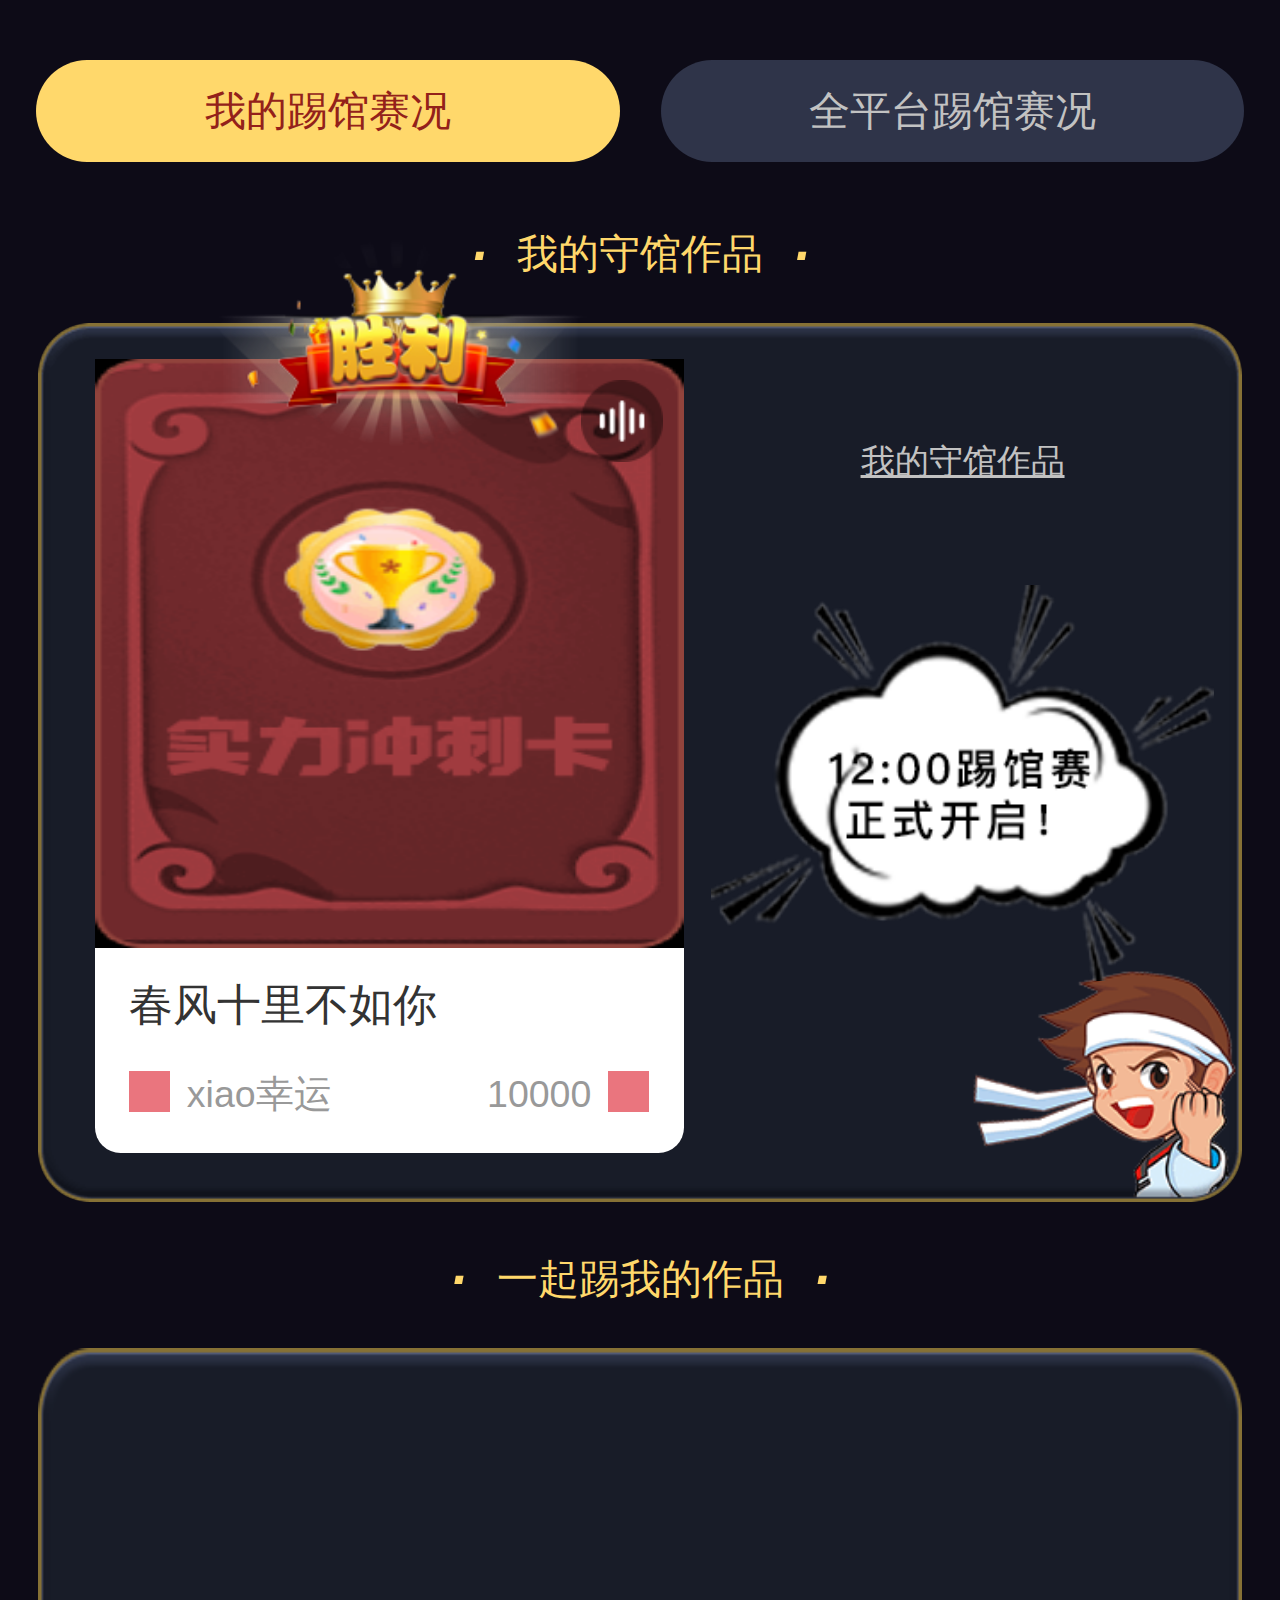
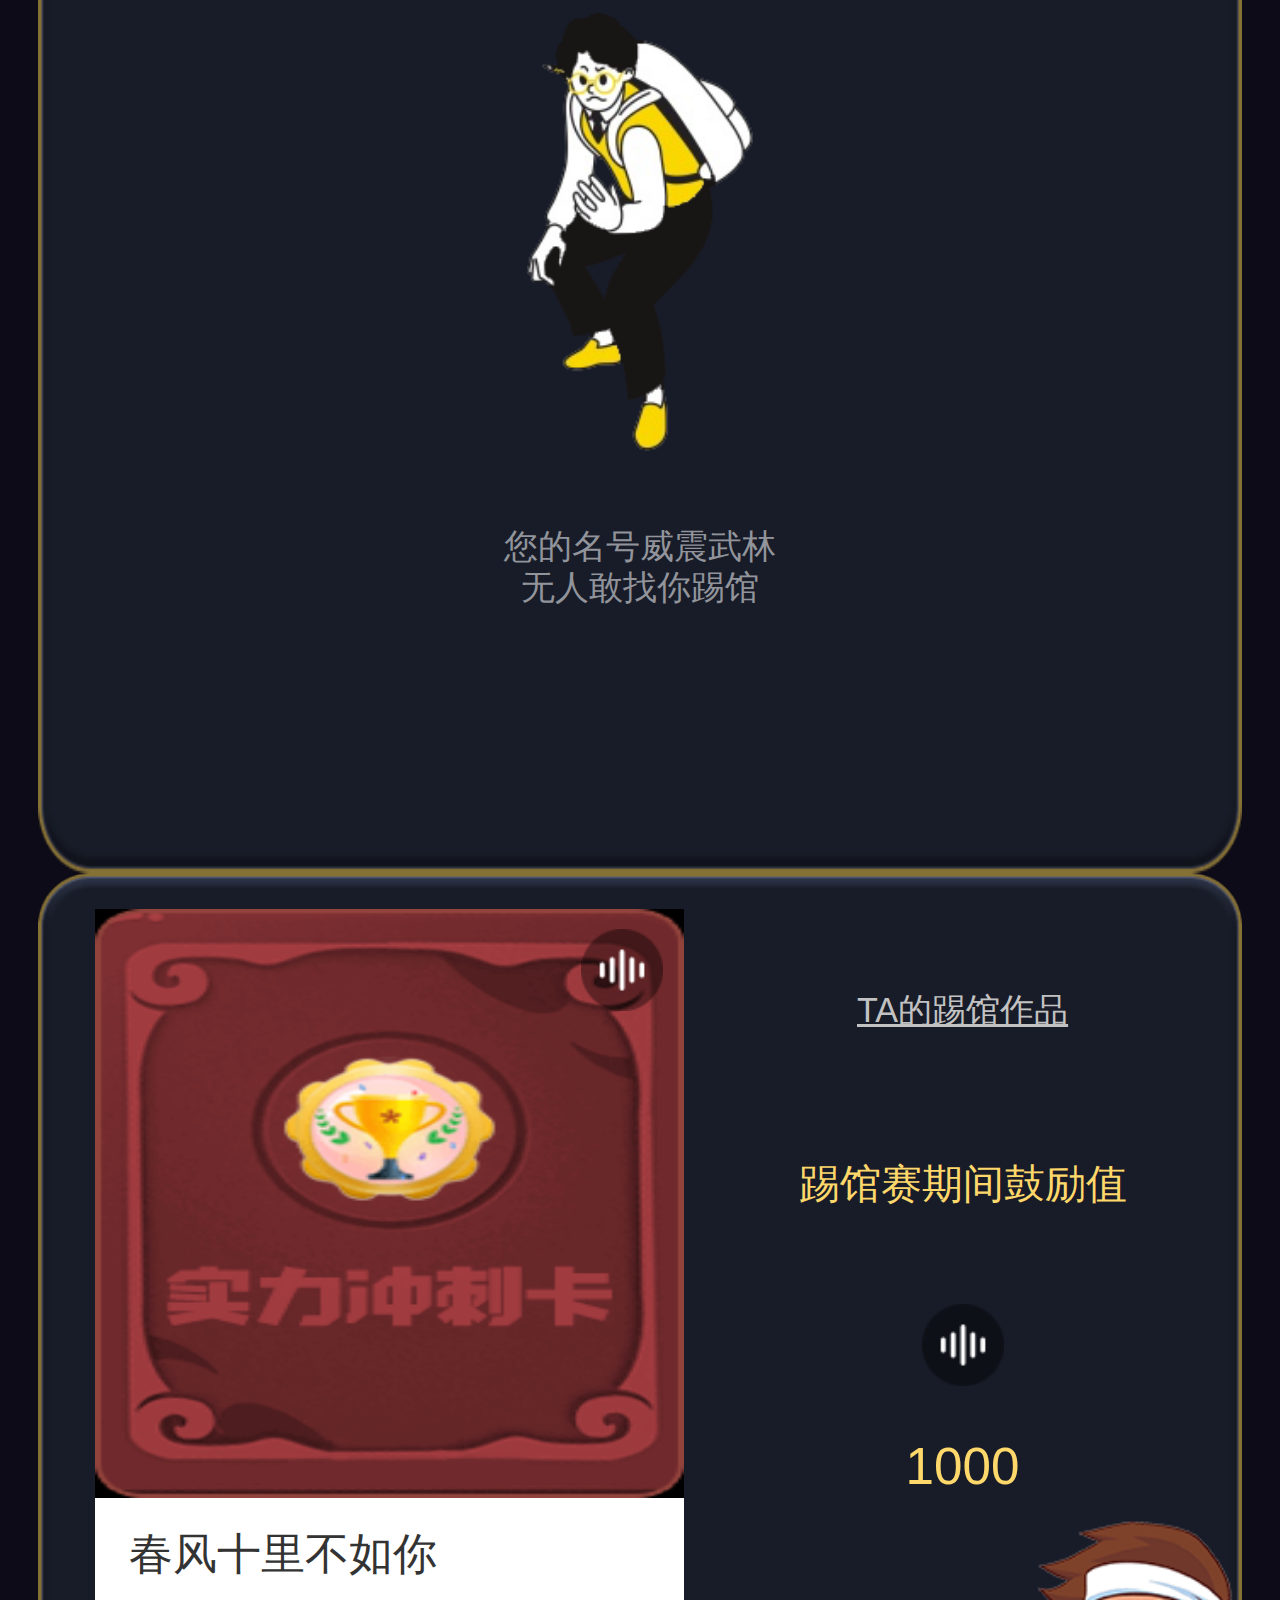
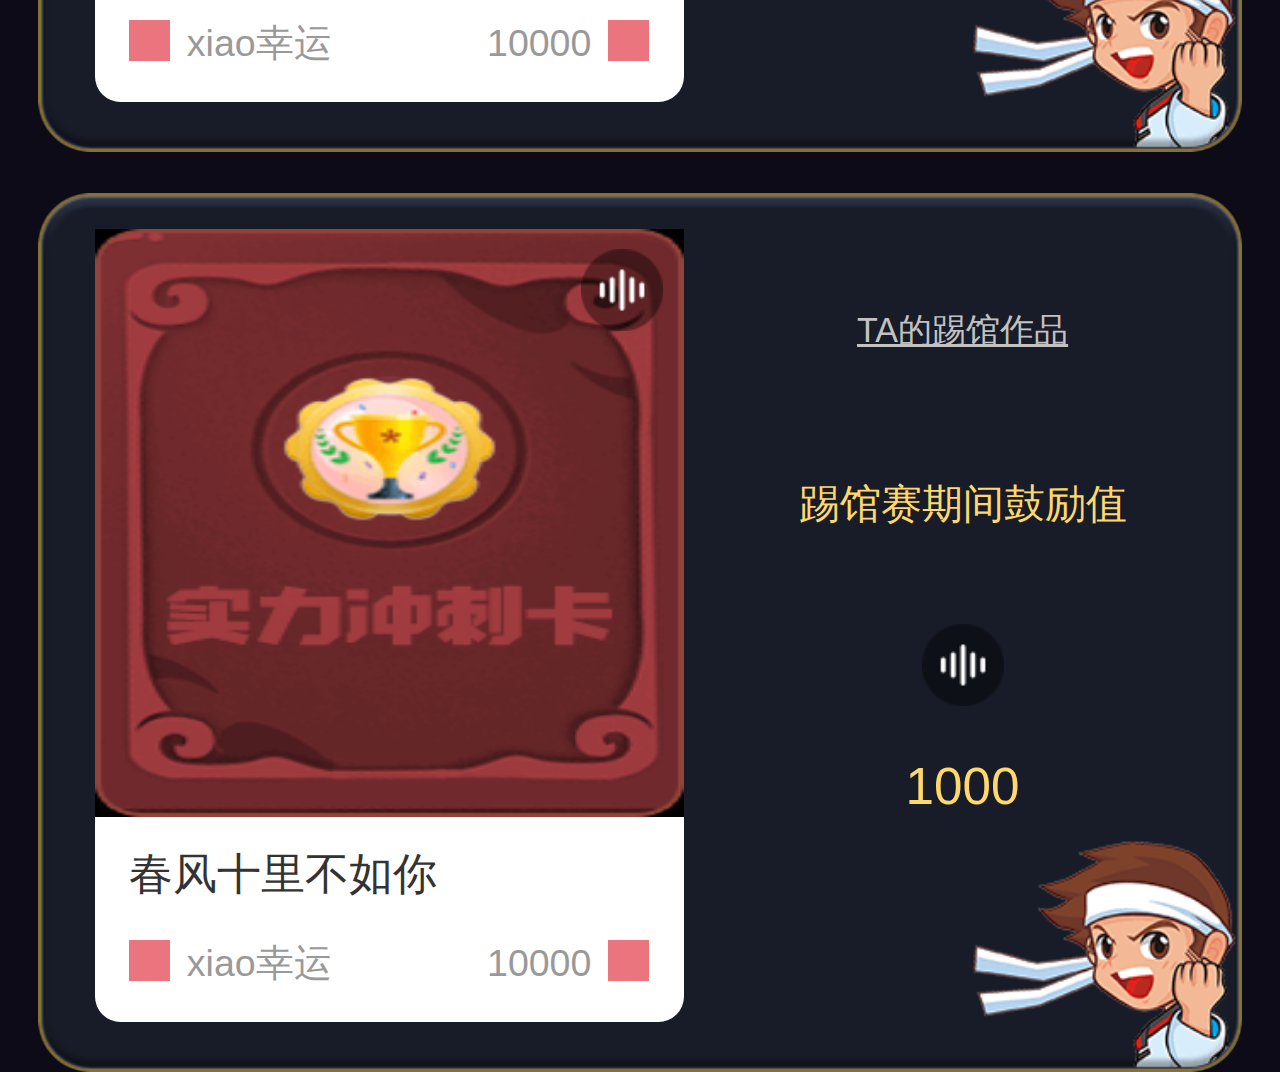
==== app/activity/king/kicking.html @ f1d5f6c8 "我的踢馆" ====
<!DOCTYPE html>
<html lang="en" style="visibility: hidden;">

<head>
    <meta charset="UTF-8">
    <meta content="width=device-width, initial-scale=1.0, maximum-scale=1.0, user-scalable=0" name="viewport">
    <meta content="yes" name="apple-mobile-web-app-capable">
    <meta content="black" name="apple-mobile-web-app-status-bar-style">
    <meta content="telephone=no" name="format-detection">
    <meta name="msapplication-tap-highlight" content="no">
    <meta name="screen-orientation" content="portrait">
    <meta name="x5-orientation" content="portrait">
    <meta http-equiv="X-UA-Compatible" content="ie=edge">
    <title>段子王者踢馆赛</title>
    <script src="../../../res/js/rem.js"></script>
    <link rel="stylesheet" href="../../../res/css/common.css" />
    <link rel="stylesheet" href="../../../res/css/prompt.css" />
    <link rel="stylesheet" href="../../../res/css/swiper-4.2.2.min.css" />
    <link rel="stylesheet" href="./ranking.css" />
</head>

<body style="background: #0d0b17;">

    <div id="page" class="kick">
        <div class="top-btn fontsize24" onclick="showModal('#cklose')">
            <div class="btn" :class="{'active':isMe}" @click="isMe=true">我的踢馆赛况</div>
            <div class="btn" :class="{'active':!isMe}" @click="isMe=false">全平台踢馆赛况</div>
        </div>
        <div class="tab-div" v-show="isMe">
            <div class="kick-box">
                <h6 class="fontsize32"><i>·</i><span class="fontsize24">我的守馆作品</span><i>·</i></h6>
                <ul class="kick-ul">
                    <li v-for="(item, index) in 1" :key="index">
                        <div class="ul-img">
                            <img src="./imgs/img-card1.png" alt="">
                            <i class="audo"></i>
                            <i class="result win"></i>
                            <div class="wd-box">
                                <p class="wd-p1 fontsize26">春风十里不如你</p>
                                <p class="wd-p2 fontsize22"><span><i
                                            class="tx"></i>xiao幸运</span><span>10000<i></i></span>
                                </p>
                            </div>
                        </div>
                        <div class="ul-wd">
                            <p class="kick-p1"><a class="fontsize20" href="">我的守馆作品</a></p>
                            <!-- <p class="kick-p2 fontsize24">踢馆赛期间鼓励值</p>
                            <p class="kick-p3">1000</p> -->
                            <img src="./imgs/img-12d.png" alt="">
                        </div>
                    </li>
                </ul>
            </div>
            <div class="kick-box">
                <h6 class="fontsize32"><i>·</i><span class="fontsize24">一起踢我的作品</span><i>·</i></h6>
                <div class="no-kick">
                    <div>
                        <img src="./imgs/img-nullStatus.png" alt="">
                        <p class="fontsize20">您的名号威震武林<br>无人敢找你踢馆</p>
                    </div>
                </div>
                <ul class="kick-ul">
                    <li v-for="(item, index) in 2" :key="index">
                        <div class="ul-img">
                            <img src="./imgs/img-card1.png" alt="">
                            <i class="audo"></i>
                            <div class="wd-box">
                                <p class="wd-p1 fontsize26">春风十里不如你</p>
                                <p class="wd-p2 fontsize22"><span><i
                                            class="tx"></i>xiao幸运</span><span>10000<i></i></span>
                                </p>
                            </div>
                        </div>
                        <div class="ul-wd">
                            <p class="kick-p1"><a class="fontsize20" href="">TA的踢馆作品</a></p>
                            <p class="kick-p2 fontsize24">踢馆赛期间鼓励值</p>
                            <p class="kick-p3">1000</p>
                        </div>
                    </li>
                </ul>
            </div>
        </div>
        <div class="tab-div" v-show="!isMe">

        </div>
        <div class="modal" id="cklose">
            <div class="modal-kick-box relative">
                <div class="kick-prop">
                    <h3 class="fontsize32">踢馆赛</h3>
                    <p class="fontsize24">很遗憾<br>您未能守馆成功，下次要更努力哦~</p>
                    <img class="status" src="./imgs/icon-comeon.png" alt="" style="width: 9.1rem;margin-top: 1.6rem;">
                    <img class="status" src="./imgs/icon-iknow.png" alt="" style="width: 7.967rem;margin-top: 1.967rem;"
                        onclick="closeModal('#cklose')">
                </div>
            </div>
        </div>
        <div class="modal" id="ckwin">
            <div class="modal-kick-box relative">
                <div class="kick-prop">
                    <h3 class="fontsize32">踢馆赛</h3>
                    <p class="fontsize24">恭喜您，守馆成功！<br>获得“踢馆冲刺卡”一张</p>
                    <img class="status" src="./imgs/icon-kickCrad.png" alt=""
                        style="width: 6.567rem;margin-top: 0.8rem;">
                    <img class="status" src="./imgs/icon-iknow.png" alt="" style="width: 7.967rem;margin-top: 1.1rem;"
                        onclick="closeModal('#ckwin')">
                </div>
            </div>
        </div>
        <div class="modal" id="cknull">
            <div class="modal-kick-box relative">
                <div class="kick-prop">
                    <h3 class="fontsize32">踢馆赛</h3>
                    <p class="fontsize24">威名太盛，无人敢找你踢馆~</p>
                    <img class="status" src="./imgs/icon-comeon.png" alt="" style="width: 9.1rem;margin-top: 2.167rem;">
                    <img class="status" src="./imgs/icon-iknow.png" alt="" style="width: 7.967rem;margin-top: 2.667rem;"
                        onclick="closeModal('#cknull')">
                </div>
            </div>
        </div>
    </div>

    <!-- <script src="../../../res/js/rem.js"></script> -->
    <script src="../../../config/config.js"></script>
    <script src="../../../res/js/jquery-2.1.4.min.js"></script>
    <script src="../../../res/js/vue.min.js"></script>
    <script src="../../../res/js/base64.js"></script>
    <script src="../../../res/js/common.js"></script>
    <script src="kicking.js"></script>
</body>

</html>
---- res/css/common.css ----
*{
    padding:0;
    margin:0;
}
html{
    width: 100%;
}
body{
    font-family:PingFangSC,HiraginoSansGB-W3,Arial,Helvetica,'微软雅黑','黑体';
    -webkit-appearance: none;
    -webkit-user-select: none;
    -webkit-tap-highlight-color: rgba(200,200,200,0);
    background-color: #fff;
}
/*单行溢出*/
.text_ellipsis {
    text-overflow: ellipsis;
    overflow: hidden;
    white-space: nowrap;
    vertical-align: middle;
}
/*多行溢出*/
.line_ellipsis{
    display: -webkit-box;
    -webkit-box-orient: vertical;
    -webkit-line-clamp: 2;
    overflow: hidden;
}
/* 字体大小 */
.fontsize20{
    font-size: 0.667rem;
}
.fontsize24{
    font-size: 0.8rem;
}
.fontsize26{
    font-size: 0.867rem;
}
.fontsize28{
    font-size: 0.933rem;
}
.fontsize30{
    font-size: 1rem;
}
.fontsize32{
    font-size: 1.067rem;
}
.fontsize36 {
    font-size: 1.2rem;
}
.font_weight{
    font-weight: bold;
}
input,button{
    outline: none;
}
.border_bottom1{
    position: relative;
}
.border_bottom1::after{
    content: '';
    position: absolute;
    bottom: 0;
    right: 0;
    left: 0;
    height: 1px;
    -webkit-transform: scaleY(0.5);
    -moz-transform: scaleY(0.5);
    -ms-transform: scaleY(0.5);
    -o-transform: scaleY(0.5);
    transform: scaleY(0.5);
}
.relative{
    position: relative;
}
.loading {
    position: fixed;
    left: 0;
    top: 0;
    right: 0;
    bottom: 0;
    background-image: url('https://cdn.qkvoice.com/wdata/upload/2019/03/5/16/6365040606552677456.gif');
    background-repeat: no-repeat;
    background-position: center;
    background-size:100%;
    background-color: #fff;
    color: #fff;
    text-align: center;
    font-size: 24px;
    z-index: 10000;
}
img{
    vertical-align: middle;
}
a{
    text-decoration: none;
}
.visib_hidden{
    visibility: hidden;
}
.flex_row{
    display: flex;
    flex-direction: row;
    align-items: center;
    justify-content: center;
}
.flex_column{
    display: flex;
    flex-direction: column;
    align-items: center;
    justify-content: center;
}
.color_333{
    color: #333;
}
.color_666{
    color: #666;
}
.color_999{
    color: #999;
}
.color_bbb{
    color: #bbb;
}
---- res/css/prompt.css ----
#prompt{
    position: fixed;
    top:0;
    left: 0;
    right: 0;
    bottom: 0;
    display: none;
    justify-content: center;
    flex-direction: column;
    align-items: center;
    background-color: rgba(0,0,0,0.5);
    z-index: 20000;
}
.modal{
    position: fixed;
    top:0;
    left: 0;
    right: 0;
    bottom: 0;
    z-index: 10;
    background-color: rgba(0,0,0,0.5);
    display: none;
    flex-direction: column;
    align-items: center;
    justify-content: center;
}
.prompt_container{
    width: 19.8rem;
    border-radius: 1rem;
    background-color: #fff;
    text-align: center;
    position: relative;
}
.close{
    font-size: 1.2rem !important;
    color: #999999;
    position: absolute;
    right: 0.667rem;
    top:0.667rem;
    z-index: 11;
}
.prompt_title{
    height: 3.333rem;
    line-height: 3.333rem;
    font-size: 1.2rem;
    position: relative;
}
.prompt_text_left{
    text-align: left;
}
.prompt_title::after{
    content: '';
    position: absolute;
    bottom: 0;
    left: 0;
    right: 0;
    height: 1px;
    background-color: #D9D9D9;
}
.btn_prompt::after{
    content: '';
    position: absolute;
    top: 0;
    left: 0;
    right: 0;
    height: 1px;
    background-color: #D9D9D9;
}
.scaleY::after{
    -webkit-transform: scaleY(0.5);
    -moz-transform: scaleY(0.5);
    -ms-transform: scaleY(0.5);
    -o-transform: scaleY(0.5);
    transform: scaleY(0.5);
}
.scaleX::after{
    -webkit-transform: scaleX(0.5);
    -moz-transform: scaleX(0.5);
    -ms-transform: scaleX(0.5);
    -o-transform: scaleX(0.5);
    transform: scaleX(0.5);
}
.prompt_body{
    height: 6rem;
    display: flex;
    justify-content: center;
    align-items: center;
    padding: 0 1.6rem;
    font-size: 1.067rem;
    color: #333;
}
.btn_prompt,.btn2_prompt{
    position: relative;
    height: 3.333rem;
    display: flex;
    flex-direction: row;
    justify-content: center;
    align-items: center;
}
.btn_prompt1{
    font-size: 1.067rem;
    color: rgba(0,0,0,0.8);
    width: 50%;
    display: inline-block;
    position: relative;
}
.btn_prompt1::after{
    content: '';
    position: absolute;
    right: 0;
    top:0;
    bottom: 0;
    background-color: #d9d9d9;
    width: 1px;
}
.btn_prompt2{
    color: #FC760C;
    font-size: 1.067rem;
    width: 50%;
    display: inline-block;
    cursor: pointer;
}
.btn_prompt3{
    width: 16.667rem;
    height: 2.667rem;
    border: 0;
    border-radius: 3.333rem;
    font-size: 1.067rem;
    color: #000;
    margin-bottom: 1rem;
    background-color: #FFD600;
}

#alert{
    position: fixed;
    top:0;
    left: 0;
    right: 0;
    bottom: 0;
    display: none;
    background-color: rgba(0,0,0,0.2);
    flex-direction: column;
    justify-content: center;
    text-align: center;
    z-index: 1000000000;
    cursor: pointer;
}
.alert_content{
    width: 16rem;
    padding: 1rem;
    background: rgba(0,0,0,0.6);
    color: #fff;
    border-radius: 0.4rem;
    font-size: 1.067rem;
    margin: 0 auto;
}
---- app/activity/king/ranking.css ----
/* page样式 */
img {
    width: 100%;
}

.fontsize16 {
    font-size: 0.533rem;
}

.fontsize18 {
    font-size: 0.6rem;
}

.fontsize22 {
    font-size: 0.733rem;
}

html,
body {
    min-height: 100%;
    overflow-x: hidden;
}

/* 我的踢馆赛 */
.kick .top-btn {
    display: flex;
    padding: 1.167rem 0.7rem 0.3rem 0.7rem;
    text-align: center;
    justify-content: space-between;
}

.kick .top-btn .btn {
    width: 11.4rem;
    height: 2rem;
    line-height: 2rem;
    background: rgba(47, 52, 73, 1);
    border-radius: 1rem;
    color: #C2C2C2;
}

.kick .top-btn .btn.active {
    background: rgba(255, 216, 107, 1);
    color: #93211A;
}

.kick-box {
    padding: 0 0.75rem;
}

.kick-box h6 {
    text-align: center;
    color: #FFD86B;
    padding: 0.8rem 0;
}

.kick-box h6 span {
    margin: 0 0.567rem;
    font-weight: 400;
}

.kick-box h6 i {
    position: relative;
    top: 0.1rem;
}

.kick-ul li {
    height: 17.167rem;
    background: url('./imgs/bg-kick.png') no-repeat center/100% 100%;
    border-radius: 1rem;
    padding: 0.7rem 0 0.967rem 1.1rem;
    display: flex;
    box-sizing: border-box;
}

.kick-ul li+li {
    margin-top: 0.8rem;
}

.kick-ul .ul-img {
    width: 11.5rem;
    background: #fff;
    border-radius: 0.5rem;
    /* overflow-x: hidden; */
    position: relative;
}

.kick-ul .ul-img img {
    display: block;
    background: #000;
    height: 11.5rem;
}

.kick-ul .ul-img .audo {
    display: block;
    width: 1.6rem;
    height: 1.6rem;
    background: url('./imgs/icon-audio.png') no-repeat center/cover;
    position: absolute;
    top: 0.4rem;
    right: 0.4rem;
}

.kick-ul .ul-img .result {
    width: 8.7rem;
    height: 4.2rem;
    position: absolute;
    top: -2.4rem;
    left: 50%;
    transform: translateX(-50%);
    background: url('./imgs/icon-win.png') no-repeat center/cover;
}

.kick-ul .ul-img .result.lose {
    background-image: url('./imgs/icon-lose.png');
}

.kick-ul .ul-img .wd-box {
    padding: 0.6rem 0.667rem;
}

.kick-ul .ul-img .wd-box .wd-p1 {
    color: #333;
    line-height: 1rem;
}

.kick-ul .ul-img .wd-box .wd-p2 {
    color: #999;
    margin-top: 0.7rem;
    display: flex;
    justify-content: space-between;
}

.kick-ul .ul-img .wd-box .wd-p2 i {
    display: inline-block;
    width: 0.8rem;
    height: 0.8rem;
    background: #EA757E;
    position: relative;
    top: 0.1rem;
    margin-left: 0.333rem;
}

.kick-ul .ul-img .wd-box .wd-p2 i.tx {
    margin-left: 0;
    margin-right: 0.333rem;
}

.kick-ul .ul-wd {
    text-align: center;
    flex: 1;
    overflow: hidden;
}

.kick-ul .ul-wd .kick-p1 {
    padding-top: 1.3rem;
    color: #C2C2C2;
}

.kick-ul .ul-wd .kick-p1 a {
    color: #C2C2C2;
    text-decoration: underline;
}

.kick-ul .ul-wd .kick-p2 {
    margin-top: 2.4rem;
    color: #FFD86B;
}

.kick-ul .ul-wd .kick-p3 {
    margin-top: 1.8rem;
    color: #FFD86B;
    padding-top: 2.6rem;
    background: url('./imgs/icon-audio.png') no-repeat center top/1.6rem;
}

.kick-ul .ul-wd img {
    margin: auto;
    margin-top: 1.967rem;
    width: 90%;
    display: block;
}

.no-kick {
    height: 21.967rem;
    background: url('./imgs/bg-kick-null.png') no-repeat center/100% 100%;
    display: flex;
    align-items: center;
}

.no-kick div {
    width: 100%;
}

.no-kick img {
    width: 4.433rem;
    display: block;
    margin: auto;
}

.no-kick p {
    text-align: center;
    color: #92949B;
    line-height: 0.8rem;
    margin-top: 1.467rem;
}

.modal-kick-box {
    width: 19.8rem;
    height: 25.267rem;
    background: url('./imgs/bg-kick-prop.png') no-repeat center/100% 100%;
}

.kick-prop {
    padding-top: 4.8rem;
    text-align: center;
}

.kick-prop h3 {
    color: #FFFFFF;
    margin-top: 1.2rem;
    line-height: 1.067rem;
}

.kick-prop p {
    line-height: 1.2rem;
    color: #fff;
    opacity: 0.5;
    margin-top: 1.067rem;
    letter-spacing: 0.15rem
}

.kick-prop .status {
    display: block;
    margin: auto;
    cursor: pointer;
}

.kick-prop .iknow {
    display: block;
    margin: auto;

}
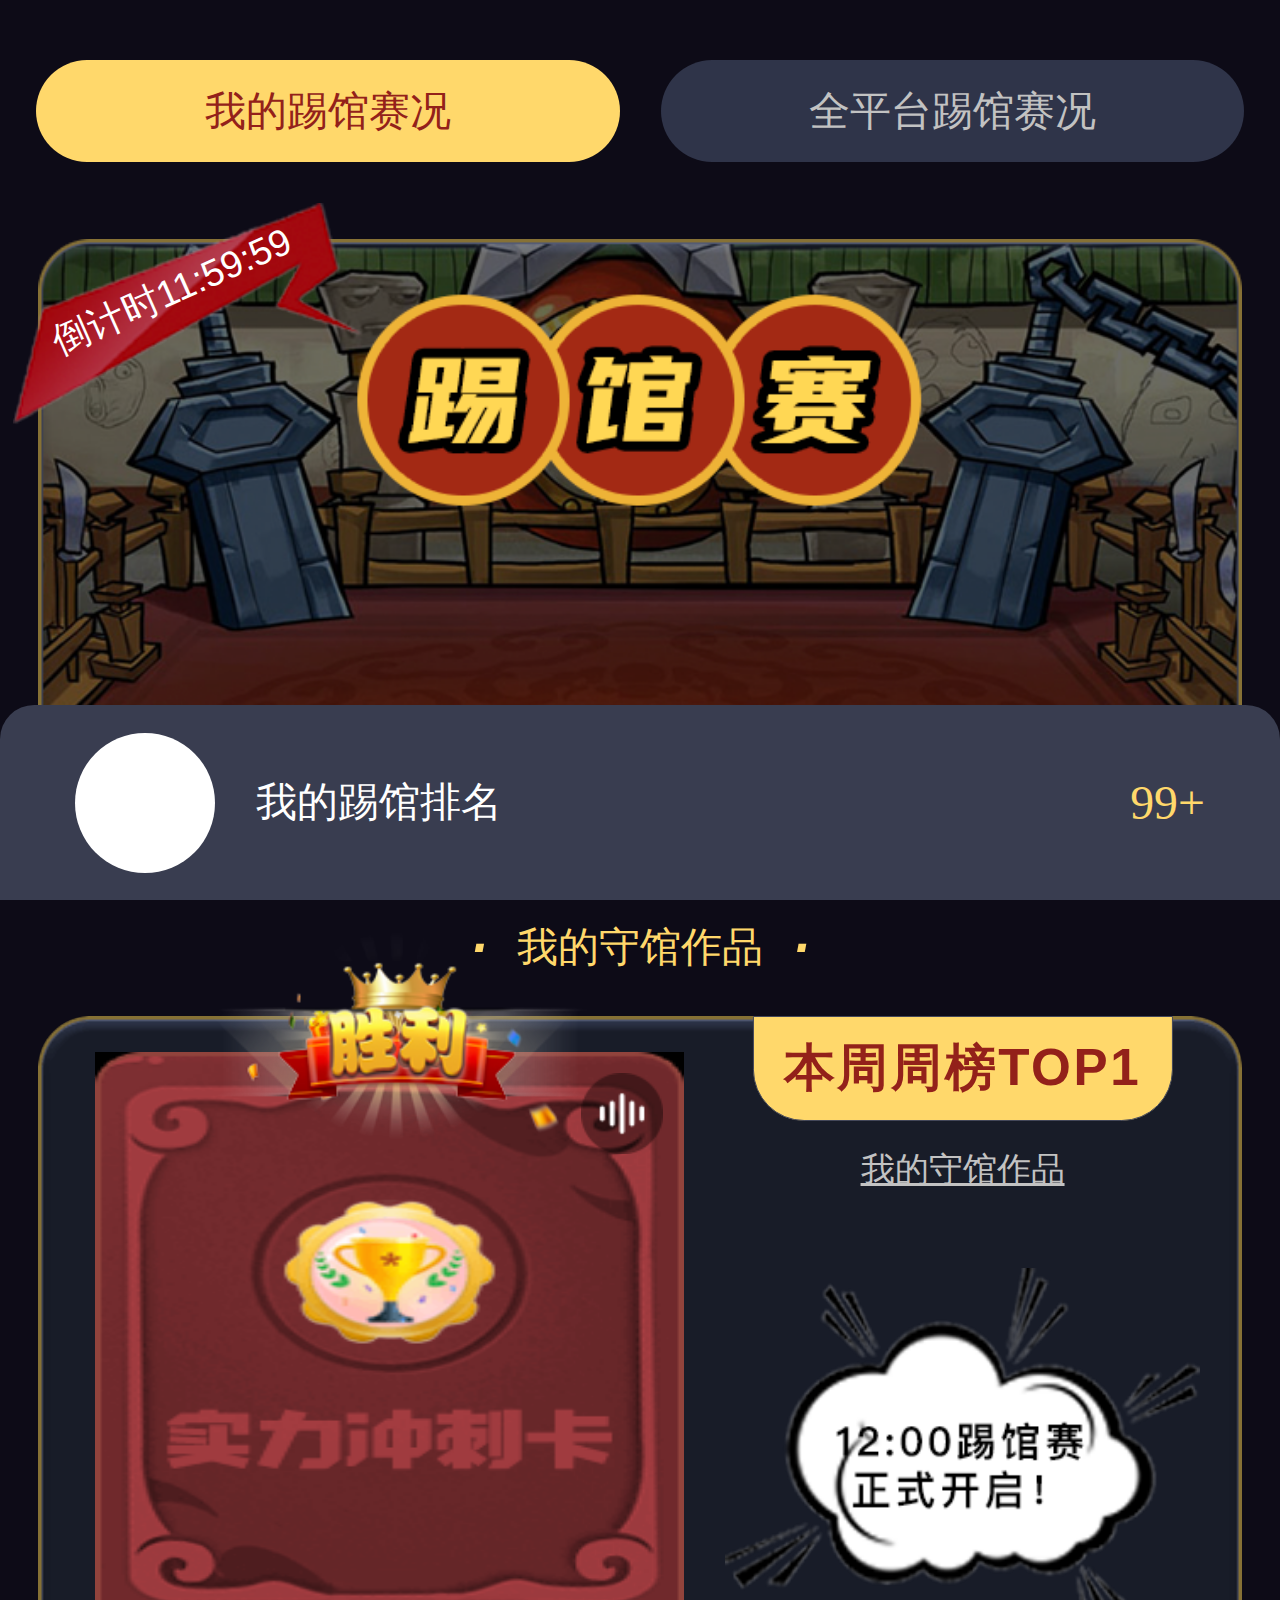
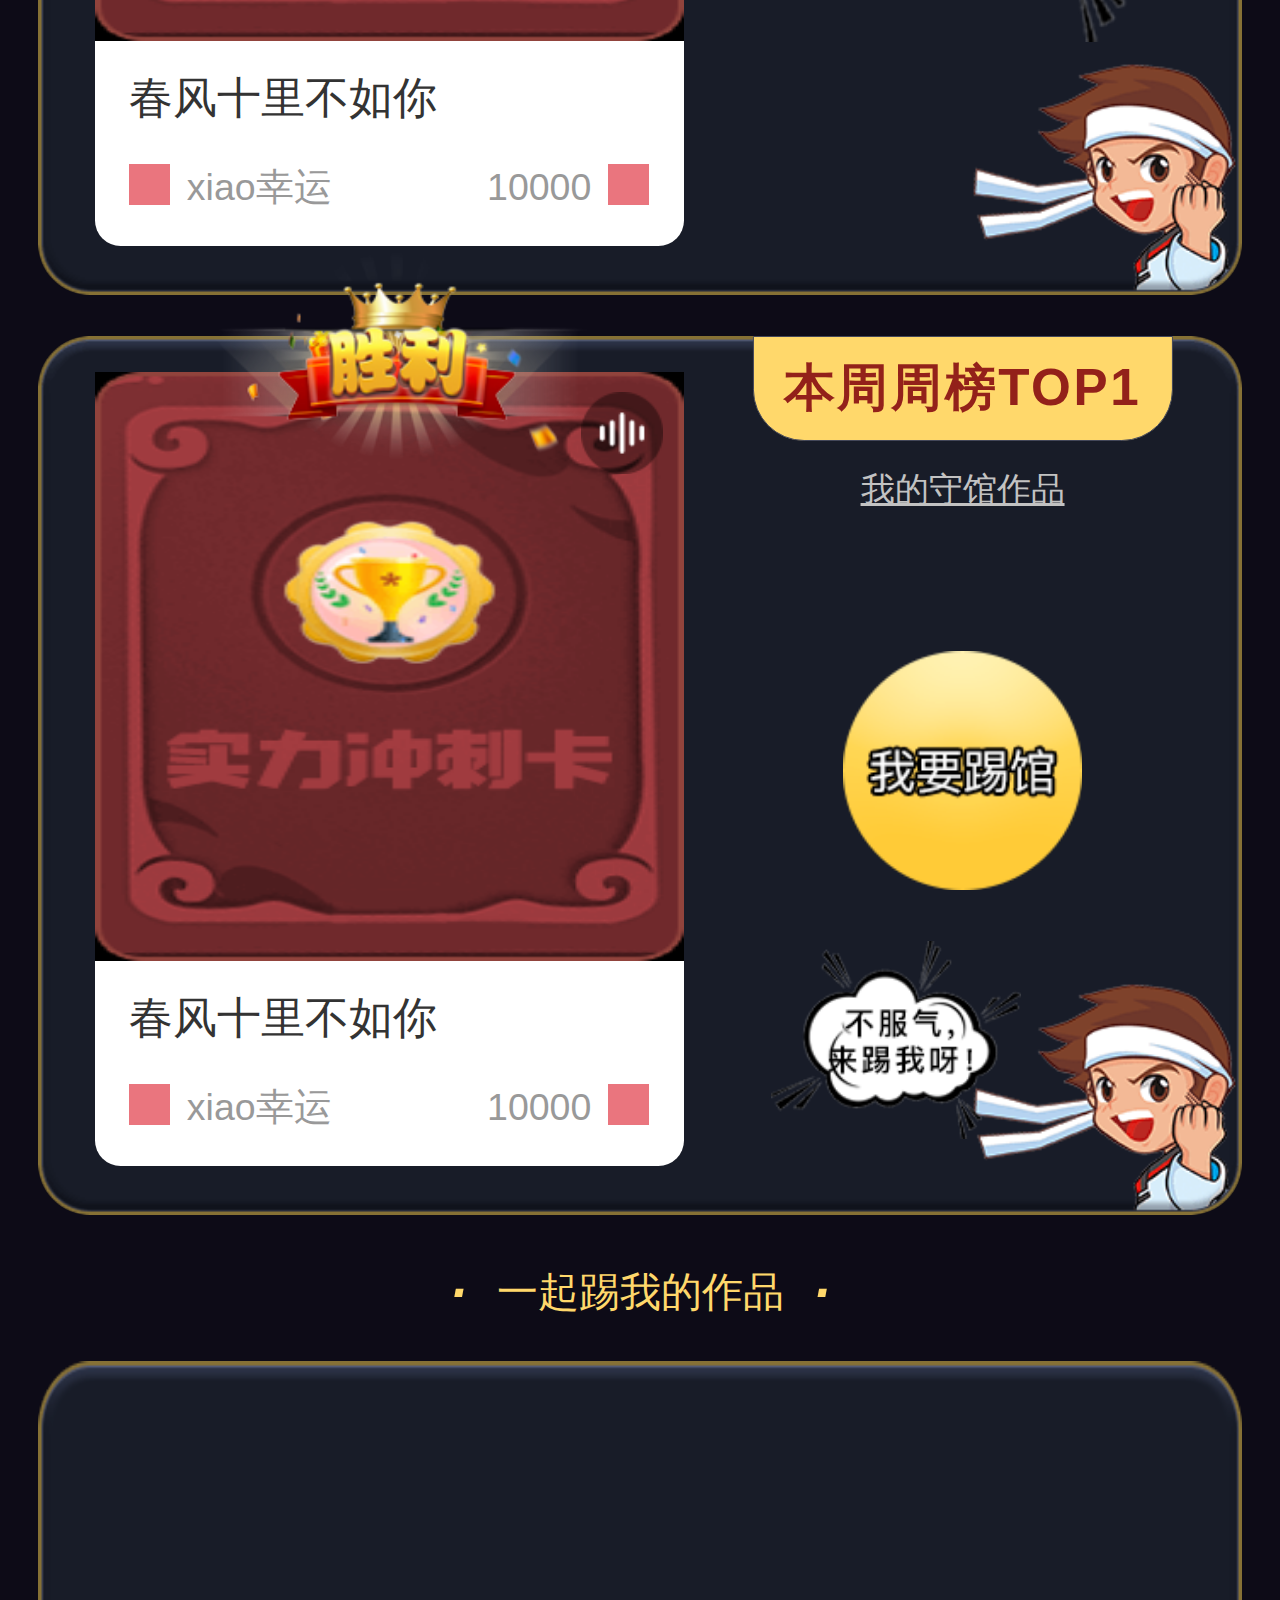
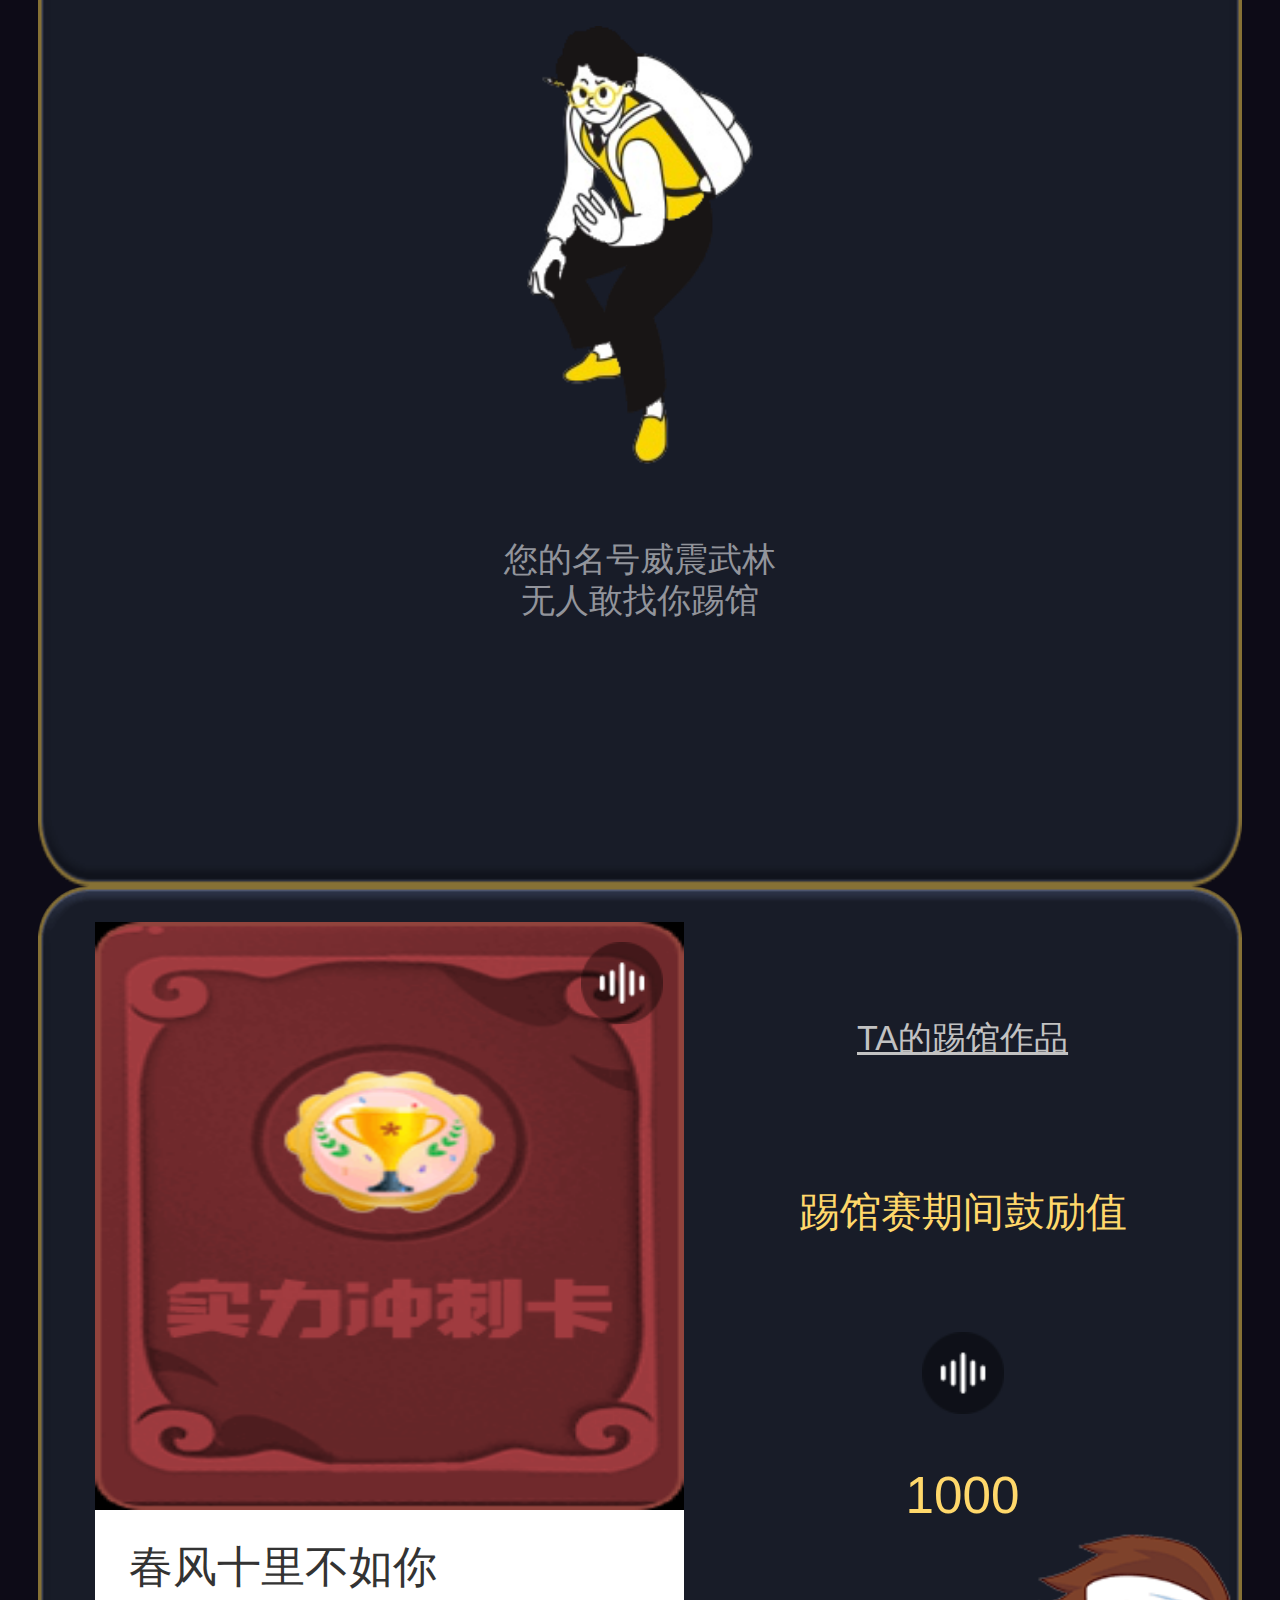
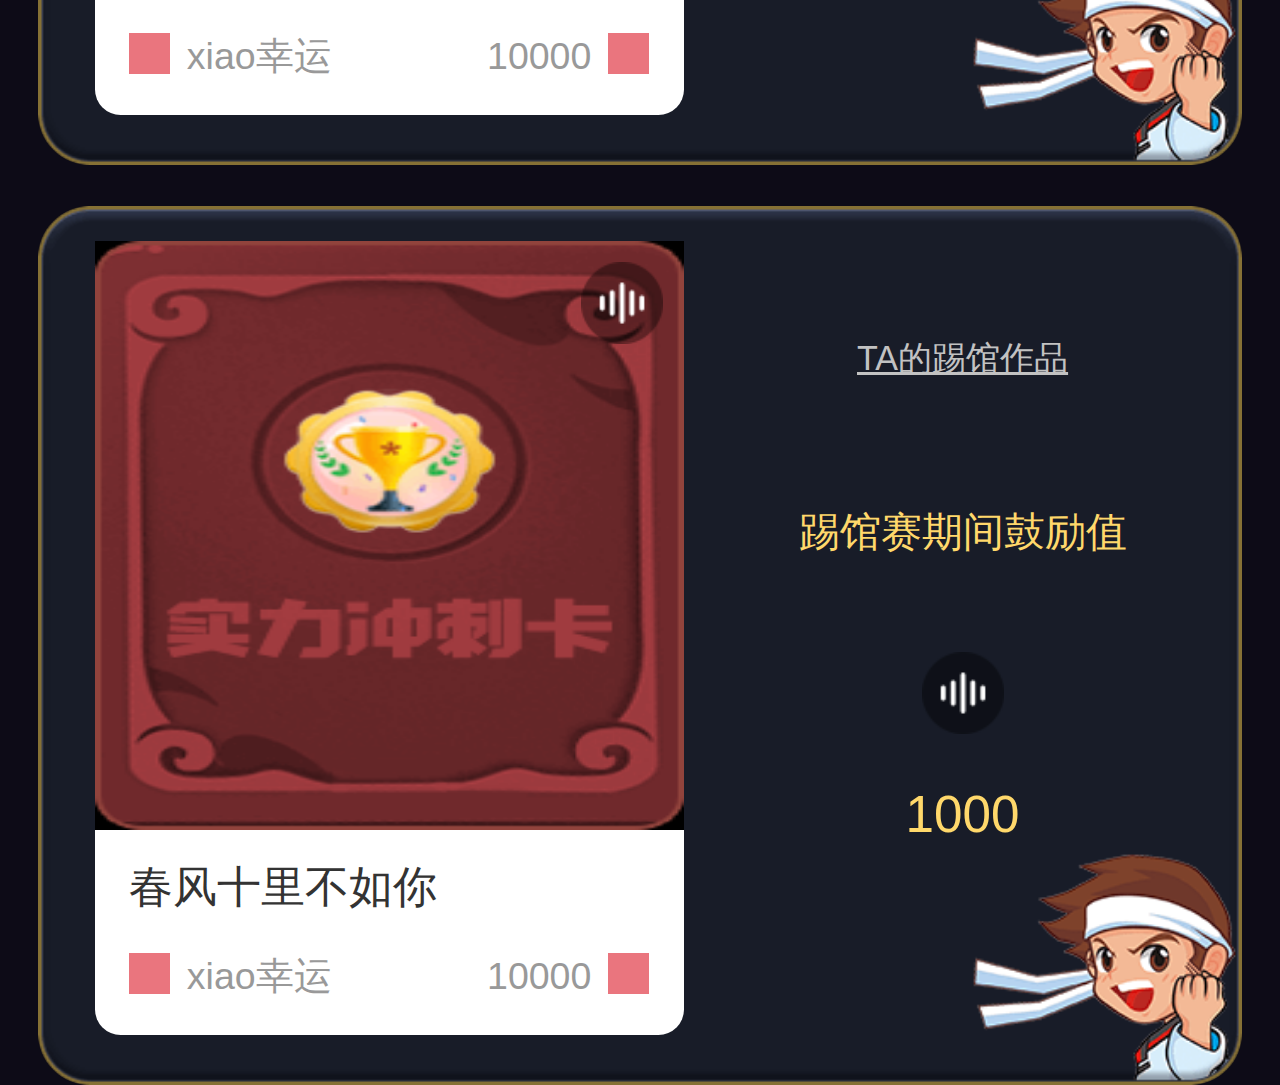
==== commit f7c398bb: "全平台踢馆赛及状态" ====
--- a/app/activity/king/kicking.html
+++ b/app/activity/king/kicking.html
@@ -22,11 +22,16 @@
 <body style="background: #0d0b17;">
 
     <div id="page" class="kick">
-        <div class="top-btn fontsize24" onclick="showModal('#cklose')">
+        <div class="top-btn fontsize24">
             <div class="btn" :class="{'active':isMe}" @click="isMe=true">我的踢馆赛况</div>
             <div class="btn" :class="{'active':!isMe}" @click="isMe=false">全平台踢馆赛况</div>
         </div>
         <div class="tab-div" v-show="isMe">
+            <div class="kick-banner">
+                <div class="count-down-box">
+                    <p class="count-down fontsize22">倒计时11:59:59</p>
+                </div>
+            </div>
             <div class="kick-box">
                 <h6 class="fontsize32"><i>·</i><span class="fontsize24">我的守馆作品</span><i>·</i></h6>
                 <ul class="kick-ul">
@@ -43,10 +48,32 @@
                             </div>
                         </div>
                         <div class="ul-wd">
+                            <i class="rank-num">本周周榜TOP1</i>
                             <p class="kick-p1"><a class="fontsize20" href="">我的守馆作品</a></p>
                             <!-- <p class="kick-p2 fontsize24">踢馆赛期间鼓励值</p>
                             <p class="kick-p3">1000</p> -->
-                            <img src="./imgs/img-12d.png" alt="">
+                            <img class="well-begin" src="./imgs/img-12d.png" alt="">
+                        </div>
+                    </li>
+                    <li v-for="(item, index) in 1" :key="index">
+                        <div class="ul-img">
+                            <img src="./imgs/img-card1.png" alt="">
+                            <i class="audo"></i>
+                            <i class="result win"></i>
+                            <div class="wd-box">
+                                <p class="wd-p1 fontsize26">春风十里不如你</p>
+                                <p class="wd-p2 fontsize22"><span><i
+                                            class="tx"></i>xiao幸运</span><span>10000<i></i></span>
+                                </p>
+                            </div>
+                        </div>
+                        <div class="ul-wd">
+                            <i class="rank-num">本周周榜TOP1</i>
+                            <p class="kick-p1"><a class="fontsize20" href="">我的守馆作品</a></p>
+                            <!-- <p class="kick-p2 fontsize24">踢馆赛期间鼓励值</p>
+                                <p class="kick-p3">1000</p> -->
+                            <img class="well-tg" src="./imgs/icon-tg.png" alt="">
+                            <img class="well-tempt" src="./imgs/icon-tempt.png" alt="">
                         </div>
                     </li>
                 </ul>
@@ -81,7 +108,56 @@
             </div>
         </div>
         <div class="tab-div" v-show="!isMe">
-
+            <div class="not-begin" v-show="false">
+                <div>
+                    <img src="./imgs/img-nullStatus.png" alt="">
+                    <p class="fontsize20">12:00<br>踢馆赛正式开赛<br>敬请期待！</p>
+                </div>
+            </div>
+
+            <div class="kick-box">
+                <h6 class="fontsize32"><i>·</i><span class="fontsize24">100人正在参与</span><i>·</i></h6>
+                <ul class="vs-ul">
+                    <li v-for="(item, index) in 2" :key="index">
+                        <i class="icon-vs"></i>
+                        <i class="icon-top"></i>
+                        <div class="vs-sg-box">
+                            <p class="gl-tip fontsize18">踢馆作品</p>
+                            <div class="ul-img">
+                                <img src="./imgs/img-card1.png" alt="">
+                                <i class="audo"></i>
+                                <div class="wd-box">
+                                    <p class="wd-p1 fontsize26">春风十里不如你</p>
+                                    <p class="wd-p2 fontsize22"><span><i
+                                                class="tx"></i>xiao幸运</span><span>10000<i></i></span>
+                                    </p>
+                                </div>
+                            </div>
+                            <p class="gl-tip fontsize18">踢馆赛期间鼓励值</p>
+                            <p class="glz fontsize24"><span>100</span></p>
+                        </div>
+                        <div class="vs-sg-box">
+                            <p class="gl-tip fontsize18">踢馆作品</p>
+                            <div class="ul-img">
+                                <img src="./imgs/img-card1.png" alt="">
+                                <i class="audo"></i>
+                                <div class="wd-box">
+                                    <p class="wd-p1 fontsize26">春风十里不如你</p>
+                                    <p class="wd-p2 fontsize22"><span><i
+                                                class="tx"></i>xiao幸运</span><span>10000<i></i></span>
+                                    </p>
+                                </div>
+                            </div>
+                            <p class="gl-tip fontsize18">踢馆赛期间鼓励值</p>
+                            <p class="glz fontsize24"><span>100</span></p>
+                        </div>
+                    </li>
+                </ul>
+            </div>
+        </div>
+        <div class="my-rank" v-show="isMe">
+            <div class="head fontsize24"><i></i>我的踢馆排名</div>
+            <div class="rank fontsize28">99+</div>
         </div>
         <div class="modal" id="cklose">
             <div class="modal-kick-box relative">
--- a/app/activity/king/ranking.css
+++ b/app/activity/king/ranking.css
@@ -43,6 +43,33 @@
     color: #93211A;
 }
 
+.kick-banner {
+    width: 23.5rem;
+    height: 12.333rem;
+    margin: auto;
+    background: url('./imgs/img-kick-banner.png') no-repeat center/100% 100%;
+    margin-top: 1.2rem;
+    position: relative;
+}
+
+.kick-banner .count-down-box {
+    width: 6.833rem;
+    height: 4.333rem;
+    background: url('./imgs/icon-countTime.png') no-repeat center/100% 100%;
+    position: absolute;
+    top: -0.7rem;
+    left: -0.5rem;
+}
+
+.kick-banner .count-down {
+    color: #fff;
+    text-align: center;
+    transform: rotate(-24deg);
+    position: relative;
+    top: 1.25rem;
+    left: -0.3rem;
+}
+
 .kick-box {
     padding: 0 0.75rem;
 }
@@ -148,11 +175,30 @@
 .kick-ul .ul-wd {
     text-align: center;
     flex: 1;
-    overflow: hidden;
+    /* overflow: hidden; */
+    position: relative;
+}
+
+.kick-ul .ul-wd .rank-num {
+    position: absolute;
+    top: -0.7rem;
+    left: 50%;
+    transform: translateX(-50%);
+    width: 8.167rem;
+    height: 2rem;
+    border-radius: 0 0 1rem 1rem;
+    background: rgba(255, 216, 107, 1);
+    border: 1px solid rgba(67, 71, 89, 1);
+    font-weight: 600;
+    color: #93211A;
+    text-align: center;
+    line-height: 2rem;
+    letter-spacing: 0.05rem;
+    font-style: normal;
 }
 
 .kick-ul .ul-wd .kick-p1 {
-    padding-top: 1.3rem;
+    padding-top: 1.6rem;
     color: #C2C2C2;
 }
 
@@ -173,10 +219,24 @@
     background: url('./imgs/icon-audio.png') no-repeat center top/1.6rem;
 }
 
-.kick-ul .ul-wd img {
-    margin: auto;
-    margin-top: 1.967rem;
-    width: 90%;
+.kick-ul .ul-wd .well-begin {
+    margin: auto;
+    margin-top: 1.467rem;
+    width: 85%;
+    display: block;
+}
+
+.kick-ul .ul-wd .well-tg {
+    margin: auto;
+    margin-top: 2.7rem;
+    width: 4.67rem;
+    display: block;
+}
+
+.kick-ul .ul-wd .well-tempt {
+    margin-left: 1.7rem;
+    margin-top: 1rem;
+    width: 4.9rem;
     display: block;
 }
 
@@ -239,4 +299,212 @@
     display: block;
     margin: auto;
 
+}
+
+
+.not-begin {
+    width: 23.5rem;
+    height: calc(100vh - 6rem);
+    margin: auto;
+    margin-top: 1.1rem;
+    /* background: url('./imgs/bg-kick-null.png') no-repeat center/100% 100%; */
+    background: rgba(25, 28, 39, 1);
+    border: 1px solid rgba(255, 216, 107, 0.5);
+    border-radius: 1rem;
+    display: flex;
+    align-items: center;
+}
+
+.not-begin div {
+    width: 100%;
+}
+
+.not-begin img {
+    width: 4.433rem;
+    display: block;
+    margin: auto;
+}
+
+.not-begin p {
+    text-align: center;
+    color: #92949B;
+    line-height: 1rem;
+    margin-top: 1.467rem;
+}
+
+.vs-ul li {
+    /* height: 17.167rem; */
+    background: rgba(25, 28, 39, 1);
+    border: 1px solid rgba(255, 216, 107, 0.5);
+    border-radius: 1rem;
+    padding: 0;
+    box-sizing: border-box;
+    display: flex;
+    justify-content: space-between;
+    padding: 0 0.667rem;
+    position: relative;
+}
+
+.vs-ul li+li {
+    margin-top: 0.8rem;
+}
+
+.vs-ul .vs-sg-box {
+    width: 10rem;
+}
+
+.vs-ul .vs-sg-box h4 {
+    text-align: center;
+    font-weight: 400;
+    color: #C2C2C2;
+    line-height: 0.6rem;
+    padding: 0.6rem 0;
+}
+
+.vs-ul .vs-sg-box .gl-tip {
+    text-align: center;
+    font-weight: 400;
+    color: #C2C2C2;
+    line-height: 0.6rem;
+    padding: 0.6rem 0;
+}
+
+.vs-ul .vs-sg-box .glz {
+    text-align: center;
+    padding: 0.2rem 0 0.8rem;
+}
+
+.vs-ul .vs-sg-box .glz span {
+    display: inline-block;
+    padding-left: 1.5rem;
+    height: 1.2rem;
+    line-height: 1.2rem;
+    color: #FFD86B;
+    font-family: HYZhuZiSuDaHei;
+    background: no-repeat center left/1.2rem 1.2rem;
+}
+
+.vs-ul .icon-top {
+    position: absolute;
+    width: 5.267rem;
+    height: 3.067rem;
+    background: url('./imgs/icon-top.png') no-repeat center/100% 100%;
+    left: 0.667rem;
+    top: 1.8rem;
+    z-index: 10;
+}
+
+.vs-ul .icon-vs {
+    position: absolute;
+    width: 5.8rem;
+    height: 11.5rem;
+    background: url('./imgs/icon-vs.png') no-repeat center/100% 100%;
+    left: 50%;
+    transform: translateX(-50%);
+    top: 1.8rem;
+    z-index: 10;
+}
+
+.vs-ul .ul-img {
+    width: 100%;
+    background: #fff;
+    border-radius: 0.5rem;
+    /* overflow-x: hidden; */
+    position: relative;
+}
+
+.vs-ul .ul-img img {
+    display: block;
+    background: #000;
+    height: 11.5rem;
+}
+
+.vs-ul .ul-img .audo {
+    display: block;
+    width: 1.6rem;
+    height: 1.6rem;
+    background: url('./imgs/icon-audio.png') no-repeat center/cover;
+    position: absolute;
+    top: 0.4rem;
+    right: 0.4rem;
+}
+
+.vs-ul .ul-img .result {
+    width: 8.7rem;
+    height: 4.2rem;
+    position: absolute;
+    top: -2.4rem;
+    left: 50%;
+    transform: translateX(-50%);
+    background: url('./imgs/icon-win.png') no-repeat center/cover;
+}
+
+.vs-ul .ul-img .result.lose {
+    background-image: url('./imgs/icon-lose.png');
+}
+
+.vs-ul .ul-img .wd-box {
+    padding: 0.6rem 0.667rem;
+}
+
+.vs-ul .ul-img .wd-box .wd-p1 {
+    color: #333;
+    line-height: 1rem;
+}
+
+.vs-ul .ul-img .wd-box .wd-p2 {
+    color: #999;
+    margin-top: 0.7rem;
+    display: flex;
+    justify-content: space-between;
+}
+
+.vs-ul .ul-img .wd-box .wd-p2 i {
+    display: inline-block;
+    width: 0.8rem;
+    height: 0.8rem;
+    background: #EA757E;
+    position: relative;
+    top: 0.1rem;
+    margin-left: 0.333rem;
+}
+
+.vs-ul .ul-img .wd-box .wd-p2 i.tx {
+    margin-left: 0;
+    margin-right: 0.333rem;
+}
+
+.my-rank {
+    /* width: 100%; */
+    height: 3.8rem;
+    background: rgba(57, 61, 80, 1);
+    border-radius: 0.667rem 0.667rem 0 0;
+    position: fixed;
+    bottom: 0;
+    left: 0;
+    right: 0;
+    padding: 0 1.467rem;
+    display: flex;
+    align-items: center;
+    justify-content: space-between;
+}
+
+.my-rank .head {
+    color: #fff;
+    line-height: 2.733rem;
+}
+
+.my-rank .head i {
+    display: block;
+    width: 2.733rem;
+    height: 2.733rem;
+    border-radius: 2rem;
+    background: #fff;
+    float: left;
+    margin-right: 0.8rem;
+}
+
+.my-rank .rank {
+    font-family: HYZhuZiSuDaHei;
+    color: #FFD86B;
 }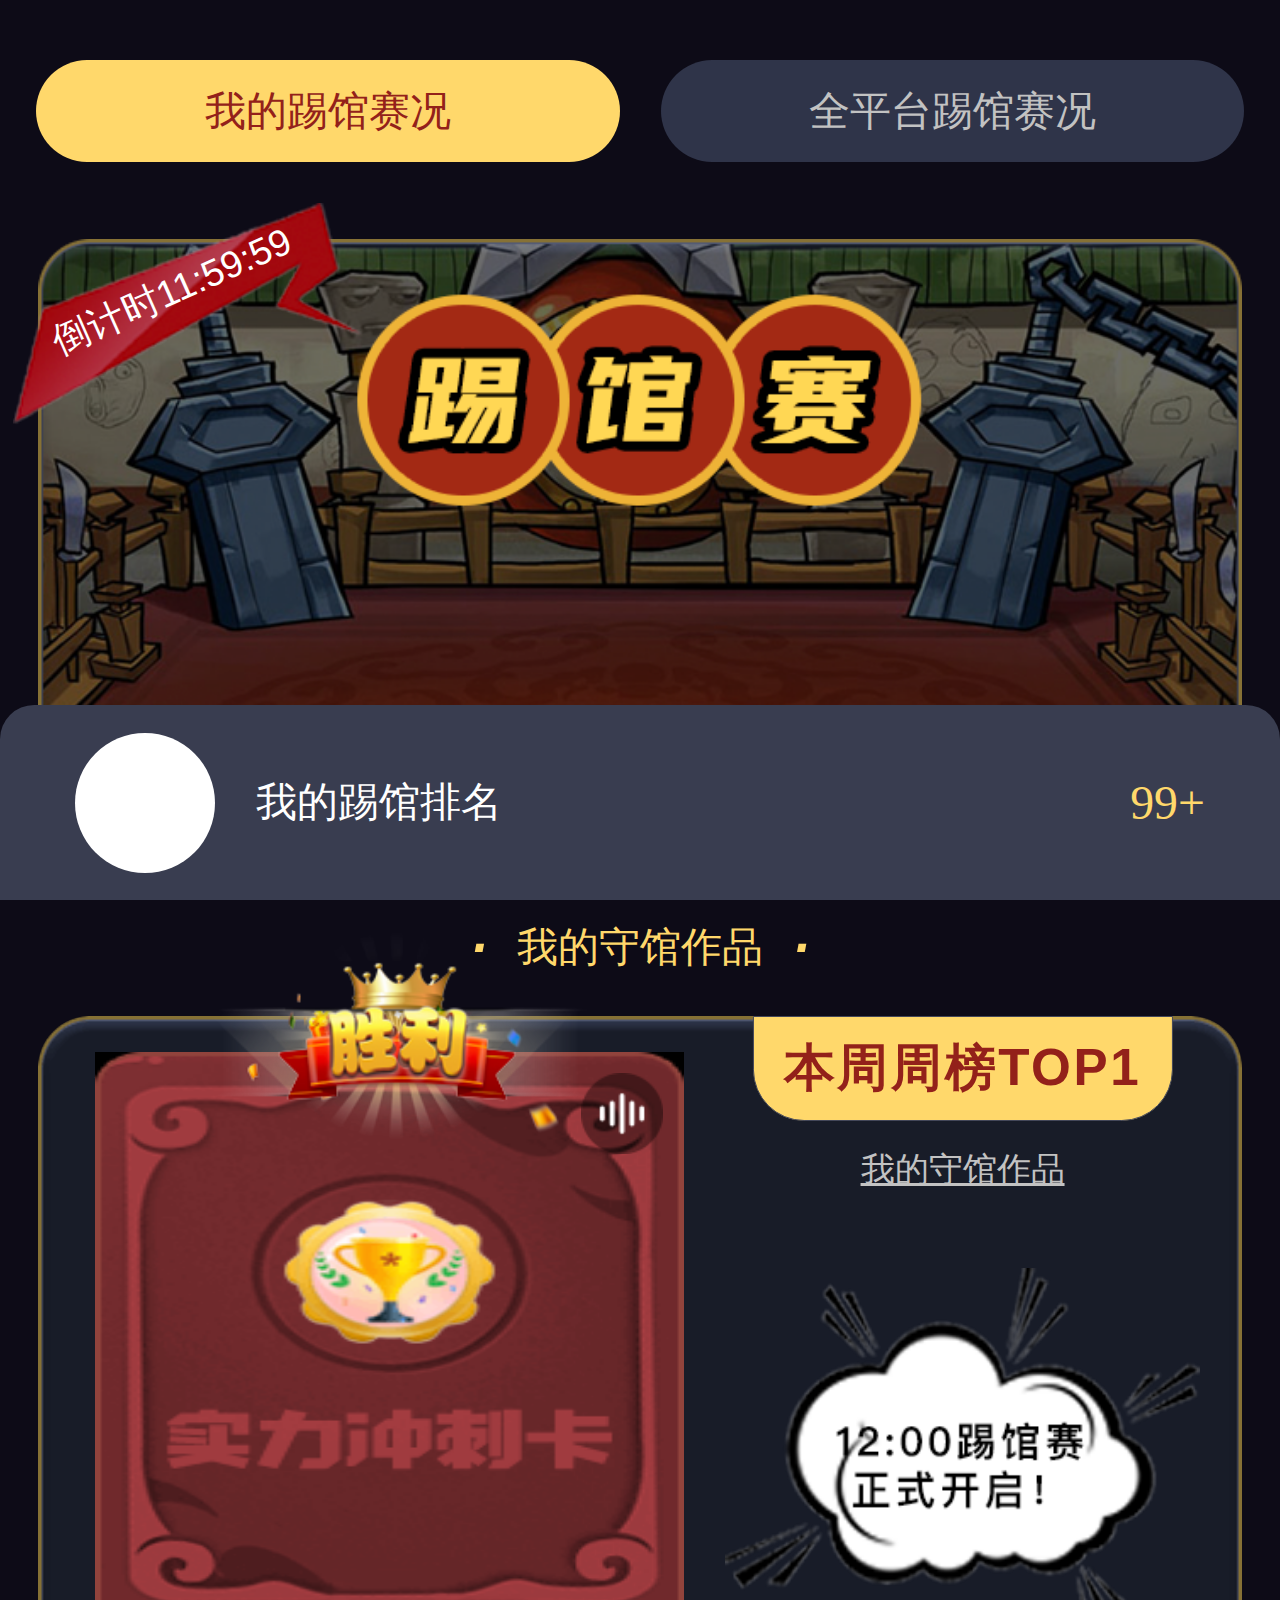
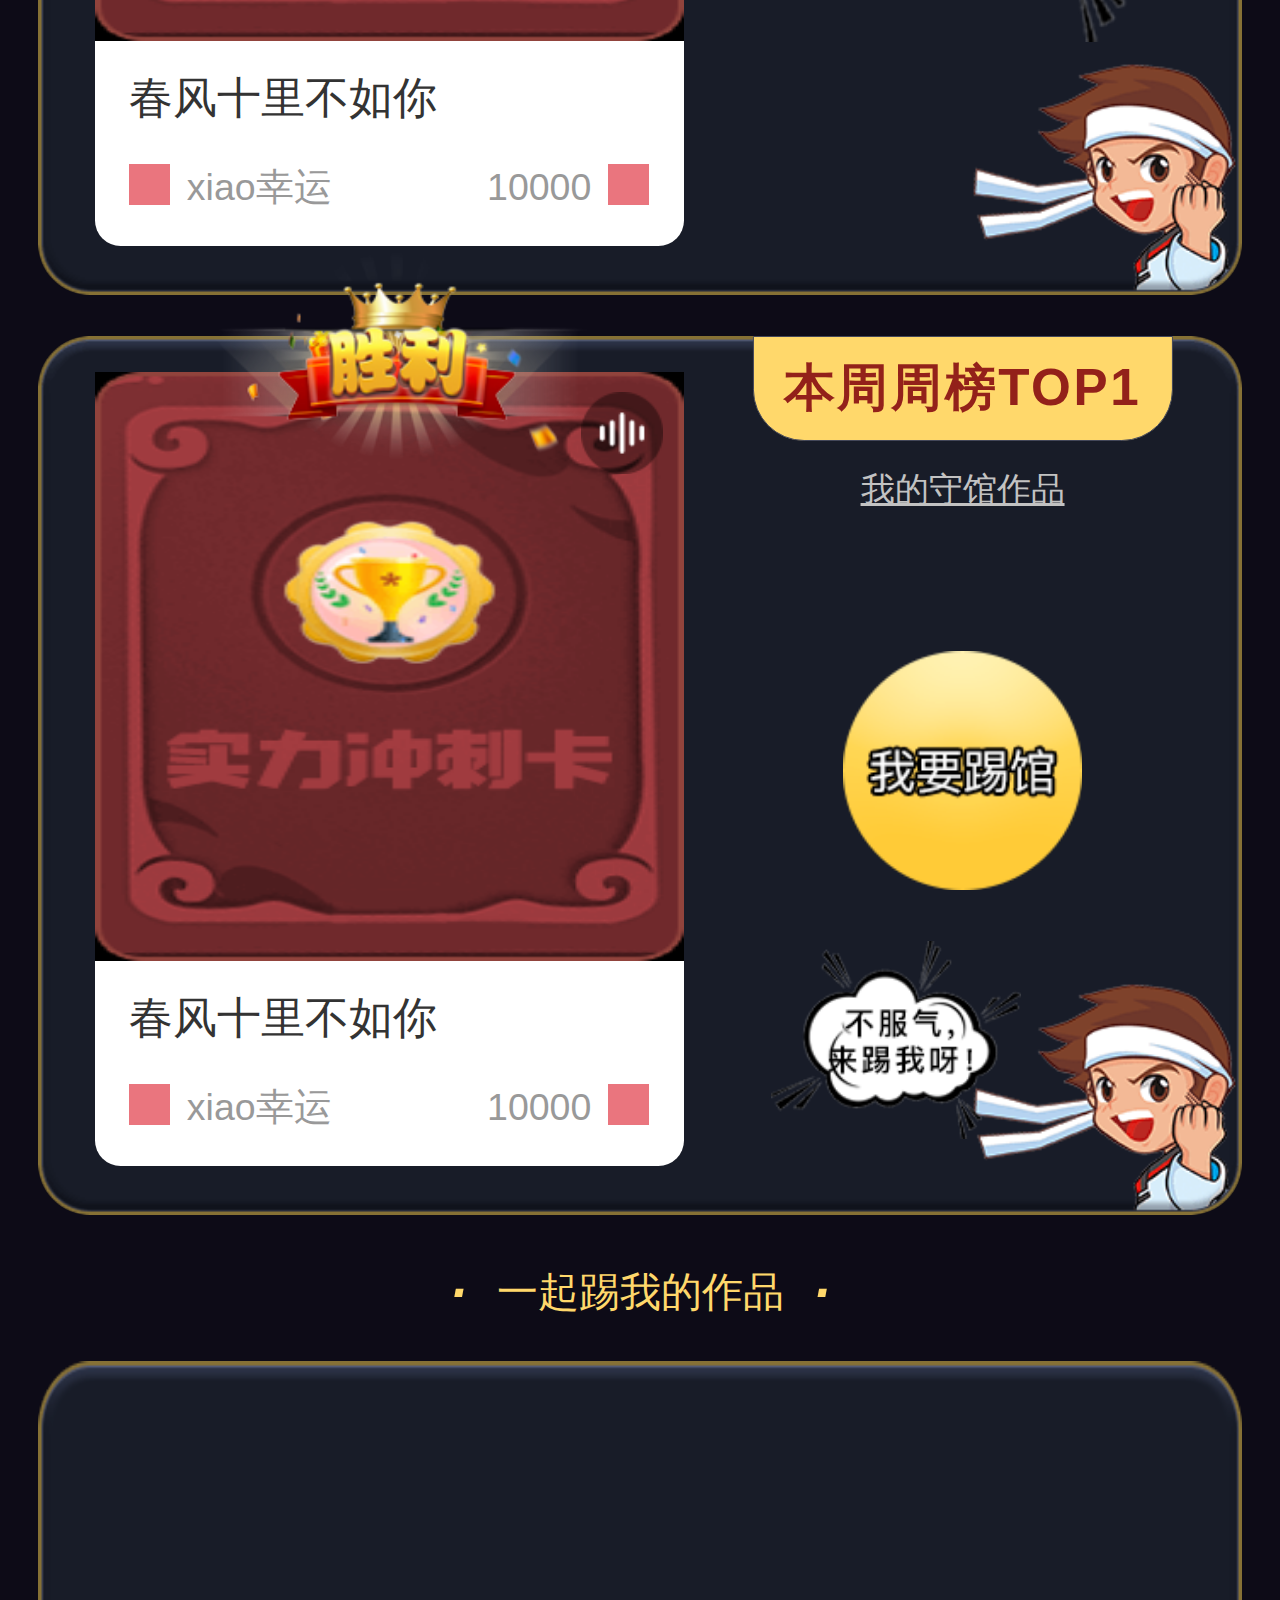
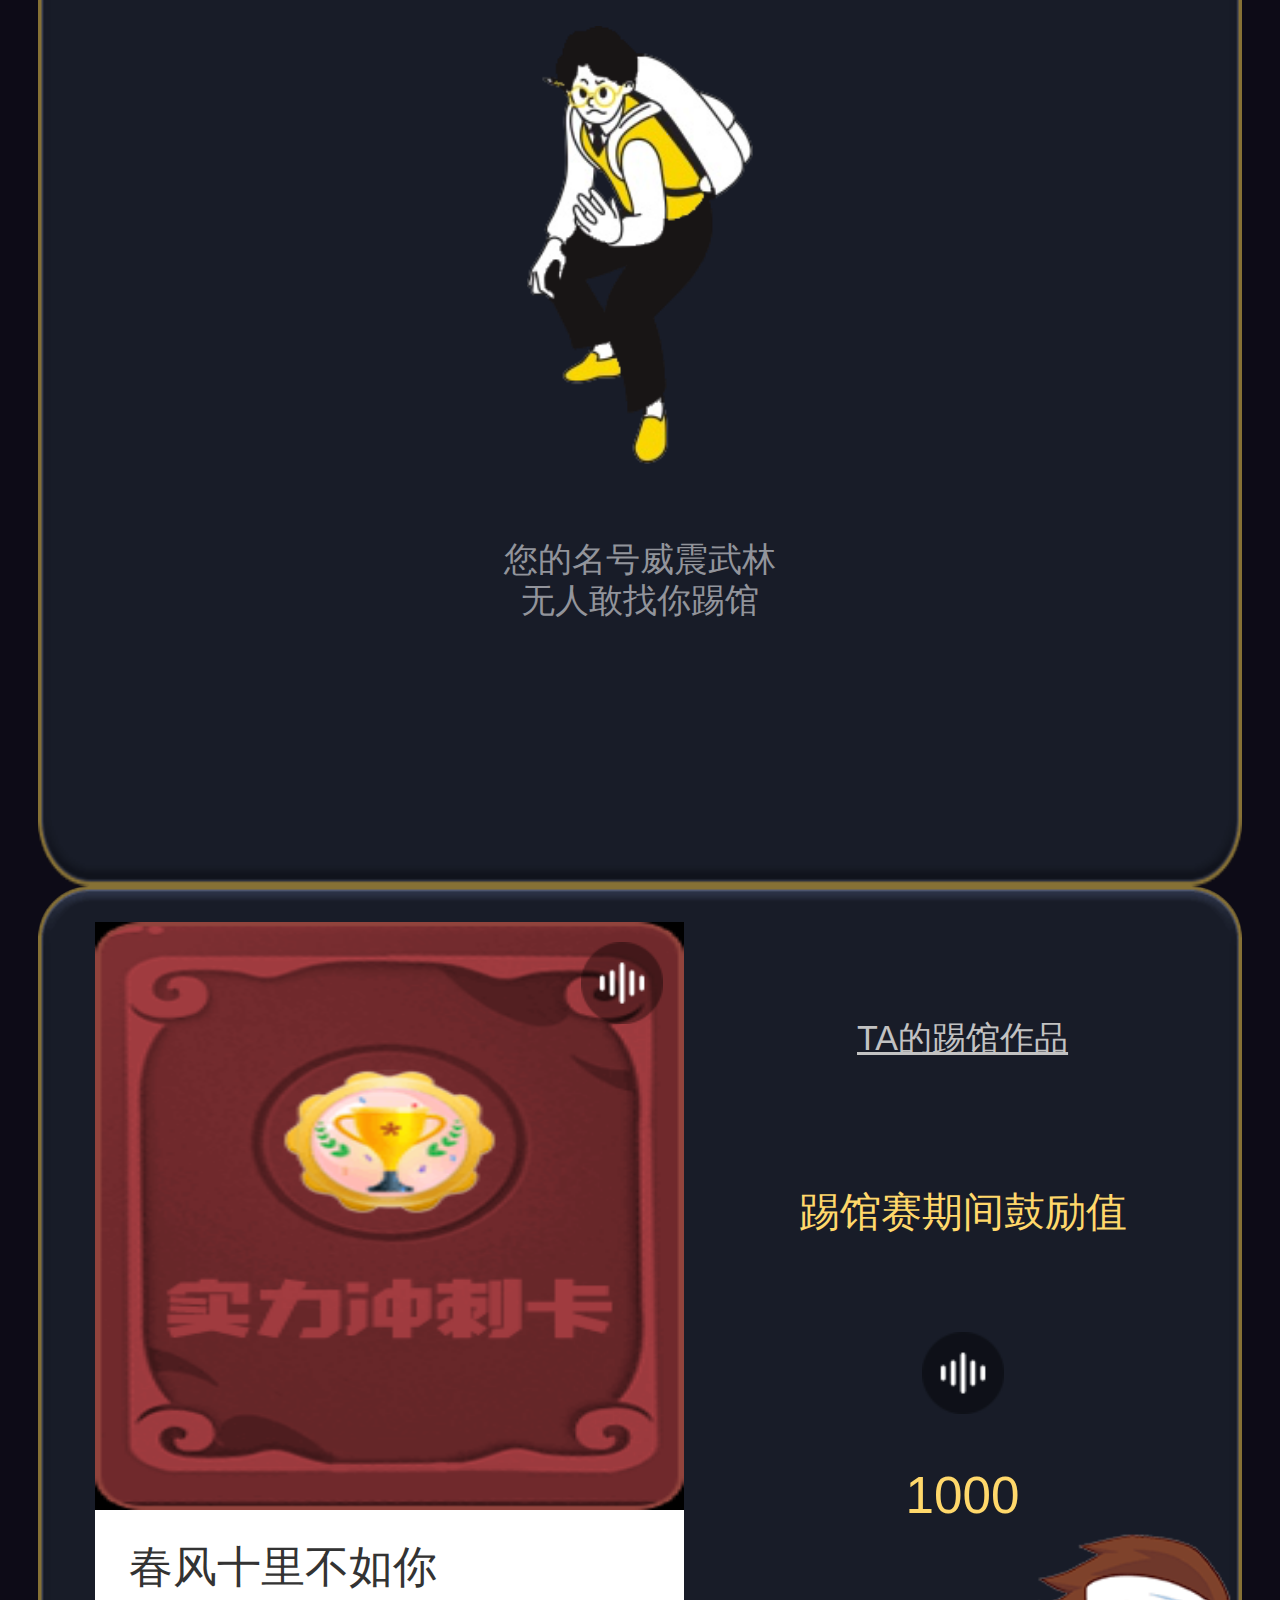
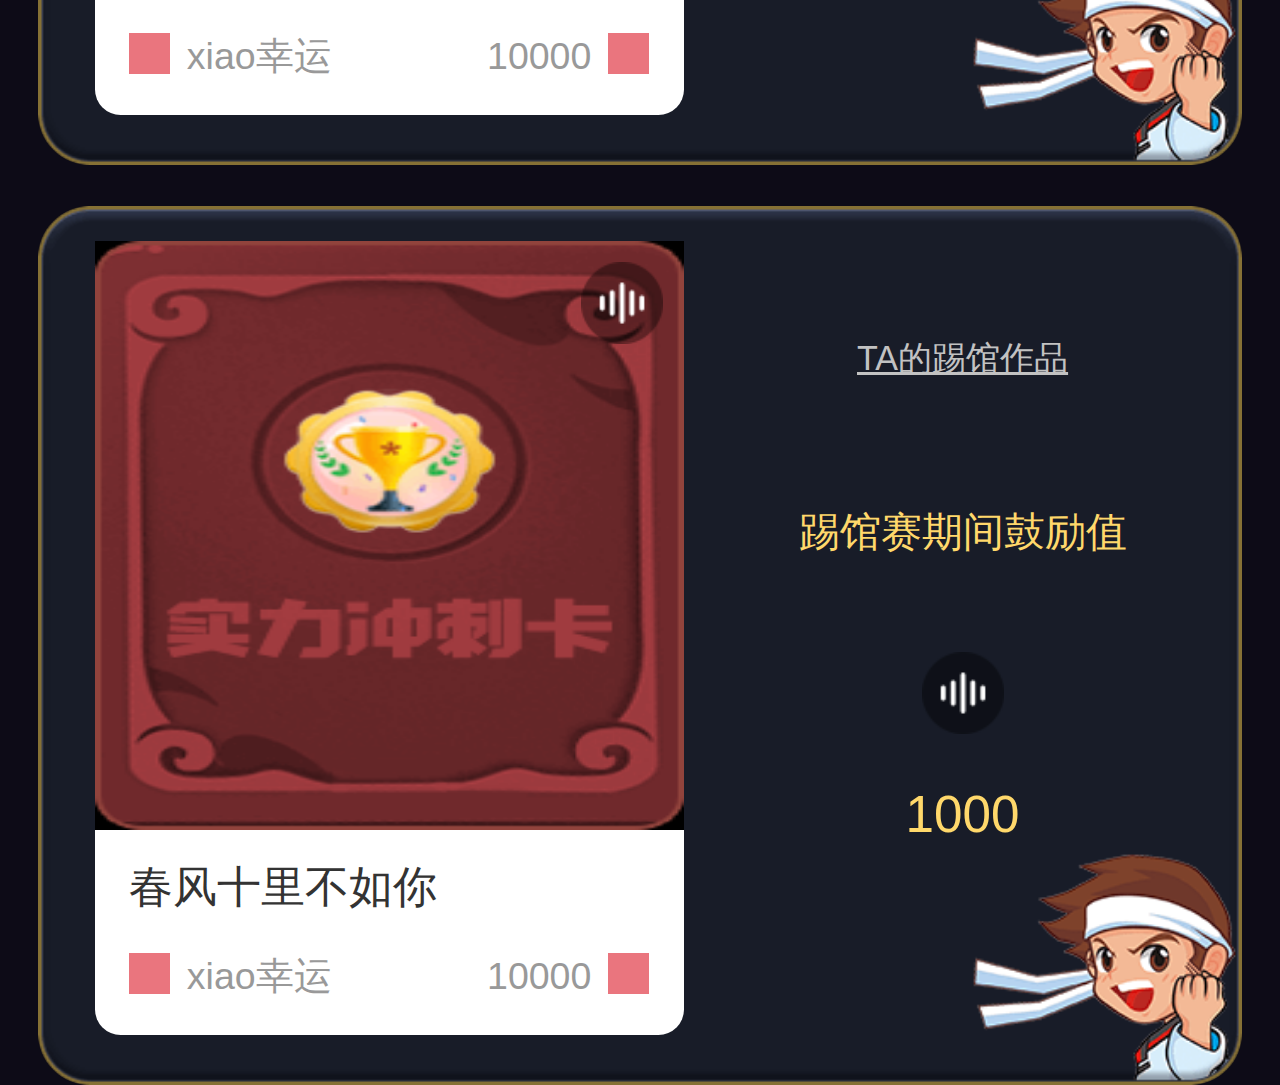
==== commit bc615721: "我的踢馆赛其他状态" ====
--- a/app/activity/king/kicking.html
+++ b/app/activity/king/kicking.html
@@ -155,7 +155,7 @@
                 </ul>
             </div>
         </div>
-        <div class="my-rank" v-show="isMe">
+        <div class="my-rank" v-show="isMe" @click="showModal('#propExp')">
             <div class="head fontsize24"><i></i>我的踢馆排名</div>
             <div class="rank fontsize28">99+</div>
         </div>
@@ -163,18 +163,29 @@
             <div class="modal-kick-box relative">
                 <div class="kick-prop">
                     <h3 class="fontsize32">踢馆赛</h3>
-                    <p class="fontsize24">很遗憾<br>您未能守馆成功，下次要更努力哦~</p>
+                    <p class="fontsize24 p">很遗憾<br>您未能守馆成功，下次要更努力哦~</p>
                     <img class="status" src="./imgs/icon-comeon.png" alt="" style="width: 9.1rem;margin-top: 1.6rem;">
                     <img class="status" src="./imgs/icon-iknow.png" alt="" style="width: 7.967rem;margin-top: 1.967rem;"
                         onclick="closeModal('#cklose')">
                 </div>
             </div>
         </div>
+        <div class="modal" id="cklose2">
+            <div class="modal-kick-box relative">
+                <div class="kick-prop">
+                    <h3 class="fontsize32">踢馆赛</h3>
+                    <p class="fontsize24 p">很遗憾<br>您未能踢馆成功，下周再来试试吧！</p>
+                    <img class="status" src="./imgs/icon-comeon.png" alt="" style="width: 9.1rem;margin-top: 1.6rem;">
+                    <img class="status" src="./imgs/icon-iknow.png" alt="" style="width: 7.967rem;margin-top: 1.967rem;"
+                        onclick="closeModal('#cklose2')">
+                </div>
+            </div>
+        </div>
         <div class="modal" id="ckwin">
             <div class="modal-kick-box relative">
                 <div class="kick-prop">
                     <h3 class="fontsize32">踢馆赛</h3>
-                    <p class="fontsize24">恭喜您，守馆成功！<br>获得“踢馆冲刺卡”一张</p>
+                    <p class="fontsize24 p">恭喜您，守馆成功！<br>获得“踢馆冲刺卡”一张</p>
                     <img class="status" src="./imgs/icon-kickCrad.png" alt=""
                         style="width: 6.567rem;margin-top: 0.8rem;">
                     <img class="status" src="./imgs/icon-iknow.png" alt="" style="width: 7.967rem;margin-top: 1.1rem;"
@@ -182,17 +193,106 @@
                 </div>
             </div>
         </div>
+        <div class="modal" id="ckwin2">
+            <div class="modal-kick-box relative">
+                <div class="kick-prop">
+                    <h3 class="fontsize32">踢馆赛2</h3>
+                    <p class="fontsize24 p">恭喜您，守馆成功！<br>获得“踢馆冲刺卡”一张</p>
+                    <div class="relative">
+                        <img class="status" src="./imgs/icon-kickCrad.png" alt=""
+                            style="width: 6.567rem;margin-top: 0.8rem;">
+                        <p class="fontsize18"
+                            style="width: 6.567rem;position:absolute;bottom: 0.8rem;left: 0;right: 0;margin: auto;letter-spacing: 0;color: #FFD754;opacity: 0.4;;line-height: 0.667rem;">
+                            2020-03-01对<br>[用户昵称]踢馆成功</p>
+                    </div>
+                    <img class="status" src="./imgs/icon-iknow.png" alt="" style="width: 7.967rem;margin-top: 1.1rem;"
+                        onclick="closeModal('#ckwin2')">
+                </div>
+            </div>
+        </div>
+        <div class="modal" id="ckwin3">
+            <div class="modal-kick-box relative">
+                <div class="kick-prop">
+                    <h3 class="fontsize32">踢馆赛2</h3>
+                    <p class="fontsize24 p">恭喜您<br>在踢馆赛中超过踢馆目标用户<br>获得5个鼓励值！</p>
+                    <div class="relative">
+                        <div class="zan">
+                            <div>
+                                <i></i>
+                                <p class="fontsize30">+5</p>
+                            </div>
+                        </div>
+                    </div>
+                    <img class="status" src="./imgs/icon-iknow.png" alt="" style="width: 7.967rem;margin-top: 1.1rem;"
+                        onclick="closeModal('#ckwin3')">
+                </div>
+            </div>
+        </div>
         <div class="modal" id="cknull">
             <div class="modal-kick-box relative">
                 <div class="kick-prop">
                     <h3 class="fontsize32">踢馆赛</h3>
-                    <p class="fontsize24">威名太盛，无人敢找你踢馆~</p>
+                    <p class="fontsize24 p">威名太盛，无人敢找你踢馆~</p>
                     <img class="status" src="./imgs/icon-comeon.png" alt="" style="width: 9.1rem;margin-top: 2.167rem;">
                     <img class="status" src="./imgs/icon-iknow.png" alt="" style="width: 7.967rem;margin-top: 2.667rem;"
                         onclick="closeModal('#cknull')">
                 </div>
             </div>
         </div>
+        <div class="modal" id="ckhaswork">
+            <div class="modal-kick-box-lg relative">
+                <div class="kick-prop">
+                    <h3 class="fontsize32">选择作品</h3>
+                    <p class="fontsize24 p">请在下方选择您要参赛的作品</p>
+                    <div class="ul-img">
+                        <img src="./imgs/img-card1.png" alt="">
+                        <i class="audo"></i>
+                        <div class="wd-box">
+                            <p class="wd-p1 fontsize26">春风十里不如你</p>
+                            <p class="wd-p2 fontsize22"><span><i class="tx"></i>xiao幸运</span><span>10000<i></i></span>
+                            </p>
+                        </div>
+                    </div>
+                    <p class="fontsize24 p2">去创作新作品</p>
+                    <div class="flex">
+                        <span style="background-image:url('./imgs/btn-giveup.png')"
+                            onclick="closeModal('#ckhaswork')"></span>
+                        <span style="background-image:url('./imgs/btn-create.png')"></span>
+                    </div>
+                </div>
+            </div>
+        </div>
+        <div class="modal" id="cknowork">
+            <div class="modal-kick-box-sm relative">
+                <div class="kick-prop">
+                    <h3 class="fontsize32">选择作品</h3>
+                    <p class="fontsize24 p" style="margin-top: 2.5rem;">您还未参与本周的赛题创作，<br>不能参与踢馆哦~</p>
+                    <div class="flex" style="margin-top: 2.2rem;">
+                        <span style="background-image:url('./imgs/btn-giveup.png')"
+                            onclick="closeModal('#cknowork')"></span>
+                        <span style="background-image:url('./imgs/btn-create.png')"></span>
+                    </div>
+                </div>
+            </div>
+        </div>
+        <div class="modal" id="propExp">
+            <div class="modal-content-exp relative">
+                <img src="./imgs/icon-close.png" class="icon-close" onclick="closeModal('#propExp')" alt="">
+                <img src="./imgs/icon-title-kick.png" class="md-title" alt="">
+                <div class="md-div">
+                    <ol class="fontsize22" style="letter-spacing: 0;">
+                        <li>每周六00:00至12:00，开放“我要踢馆”功能；</li>
+                        <li>用户可选择周榜前十名的用户进行踢馆，前十名的用户不能对他人踢馆，但是也需要努力守馆哦~；</li>
+                        <li>踢馆赛自周六12:00正式开始，周日24:00结算，根据踢馆时间内的鼓励值获得情况评定结果；</li>
+                        <li>被踢馆的用户默认使用入选周榜的作品参赛，踢馆的选手在本周赛题作品中选取一个参赛；</li>
+                        <li>踢馆正式开始后，作品获得的鼓励值、好友应援的鼓励值、还有玩测一测中的幸运转盘抽取的鼓励值都能帮你 增加踢馆的鼓励值哦~；</li>
+                        <li>踢馆时间内，鼓励值超过被踢馆用户，且在众多踢馆选手中排名第一的用户踢馆胜出，获得“踢馆冲刺卡”一张，其他超过被踢馆用户，但是没拿到第一的用户可以获得5个鼓励值；</li>
+                        <li>踢馆时间内，没有选手鼓励值未超过被踢馆用户，那么被踢馆用户守馆成功，获得“踢馆冲刺卡”一张，若被任何一位选手超过，则守馆失败。</li>
+                    </ol>
+                </div>
+            </div>
+        </div>
+
     </div>
 
     <!-- <script src="../../../res/js/rem.js"></script> -->
--- a/app/activity/king/ranking.css
+++ b/app/activity/king/ranking.css
@@ -270,6 +270,18 @@
     background: url('./imgs/bg-kick-prop.png') no-repeat center/100% 100%;
 }
 
+.modal-kick-box-lg {
+    width: 19.8rem;
+    height: 32.167rem;
+    background: url('./imgs/bg-kick-large.png') no-repeat center/100% 100%;
+}
+
+.modal-kick-box-sm {
+    width: 19.8rem;
+    height: 18.267rem;
+    background: url('./imgs/bg-kick-small.png') no-repeat center/100% 100%;
+}
+
 .kick-prop {
     padding-top: 4.8rem;
     text-align: center;
@@ -281,7 +293,7 @@
     line-height: 1.067rem;
 }
 
-.kick-prop p {
+.kick-prop .p {
     line-height: 1.2rem;
     color: #fff;
     opacity: 0.5;
@@ -289,6 +301,13 @@
     letter-spacing: 0.15rem
 }
 
+.kick-prop .p2 {
+    line-height: 1.2rem;
+    color: #F8D86A;
+    margin-top: 0.9rem;
+    letter-spacing: 0.05rem
+}
+
 .kick-prop .status {
     display: block;
     margin: auto;
@@ -299,6 +318,118 @@
     display: block;
     margin: auto;
 
+}
+
+.kick-prop .zan {
+    width: 6.567rem;
+    margin: auto;
+    margin-top: 1.15rem;
+    height: 7.8rem;
+    background: #393D50;
+    border-radius: 0.8rem;
+    display: flex;
+    justify-content: center;
+    align-items: center;
+}
+
+.kick-prop .zan i {
+    height: 3rem;
+    width: 3rem;
+    background: #fff;
+    display: block;
+    margin: auto;
+}
+
+.kick-prop .zan p {
+    text-align: center;
+    color: #FFD754;
+    margin-top: 0.7rem;
+}
+
+
+.kick-prop .ul-img {
+    width: 11.5rem;
+    background: #fff;
+    border-radius: 0.5rem;
+    /* overflow-x: hidden; */
+    position: relative;
+    margin: auto;
+    margin-top: 0.8rem;
+}
+
+.kick-prop .ul-img img {
+    display: block;
+    background: #000;
+    height: 11.5rem;
+}
+
+.kick-prop .ul-img .audo {
+    display: block;
+    width: 1.6rem;
+    height: 1.6rem;
+    background: url('./imgs/icon-audio.png') no-repeat center/cover;
+    position: absolute;
+    top: 0.4rem;
+    right: 0.4rem;
+}
+
+.kick-prop .ul-img .result {
+    width: 8.7rem;
+    height: 4.2rem;
+    position: absolute;
+    top: -2.4rem;
+    left: 50%;
+    transform: translateX(-50%);
+    background: url('./imgs/icon-win.png') no-repeat center/cover;
+}
+
+.kick-prop .ul-img .result.lose {
+    background-image: url('./imgs/icon-lose.png');
+}
+
+.kick-prop .ul-img .wd-box {
+    padding: 0.6rem 0.667rem;
+}
+
+.kick-prop .ul-img .wd-box .wd-p1 {
+    color: #333;
+    line-height: 1rem;
+}
+
+.kick-prop .ul-img .wd-box .wd-p2 {
+    color: #999;
+    margin-top: 0.7rem;
+    display: flex;
+    justify-content: space-between;
+}
+
+.kick-prop .ul-img .wd-box .wd-p2 i {
+    display: inline-block;
+    width: 0.8rem;
+    height: 0.8rem;
+    background: #EA757E;
+    position: relative;
+    top: 0.1rem;
+    margin-left: 0.333rem;
+}
+
+.kick-prop .ul-img .wd-box .wd-p2 i.tx {
+    margin-left: 0;
+    margin-right: 0.333rem;
+}
+
+.kick-prop .flex {
+    display: flex;
+    justify-content: space-between;
+    padding: 0 2.5rem;
+    margin-top: 0.8rem;
+}
+
+.kick-prop .flex span {
+    display: flex;
+    width: 6.6rem;
+    height: 2.2rem;
+    background-size: 100% 100%;
 }
 
 
@@ -507,4 +638,56 @@
 .my-rank .rank {
     font-family: HYZhuZiSuDaHei;
     color: #FFD86B;
+}
+
+/* 与main.css一样的 */
+.modal-content-exp {
+    width: 23.5rem;
+    background: rgba(25, 28, 39, 1);
+    border: 1px solid rgba(255, 216, 107, 0.5);
+    border-radius: 1rem;
+    padding: 1.3rem 0 1.3rem 0;
+}
+
+.modal-content-exp .icon-close {
+    width: 1.5rem;
+    height: 1.5rem;
+    position: absolute;
+    top: 0.6rem;
+    right: 0.6rem;
+}
+
+.modal-content-exp .md-title {
+    /* width: 7.5rem; */
+    width: auto;
+    height: 1.367rem;
+    display: block;
+    margin: auto;
+}
+
+.modal-content-exp .md-div {
+    background: rgba(57, 61, 80, 1);
+    border: 1px solid rgba(255, 216, 107, 0.5);
+    border-radius: 1rem;
+    width: 21.357rem;
+    margin: auto;
+    margin-top: 1.333rem;
+    box-sizing: border-box;
+    padding: 1.4rem 0.7rem 1.4rem 1.6rem;
+}
+
+.modal-content-exp .md-div ol {
+    padding-left: 0.8rem;
+    letter-spacing: 0.15rem;
+}
+
+.modal-content-exp .md-div ol li {
+    line-height: 1.5rem;
+    color: #FFD86B;
+}
+
+.modal-content-exp .md-p {
+    color: #565C7A;
+    text-align: center;
+    margin-top: 1.2rem;
 }